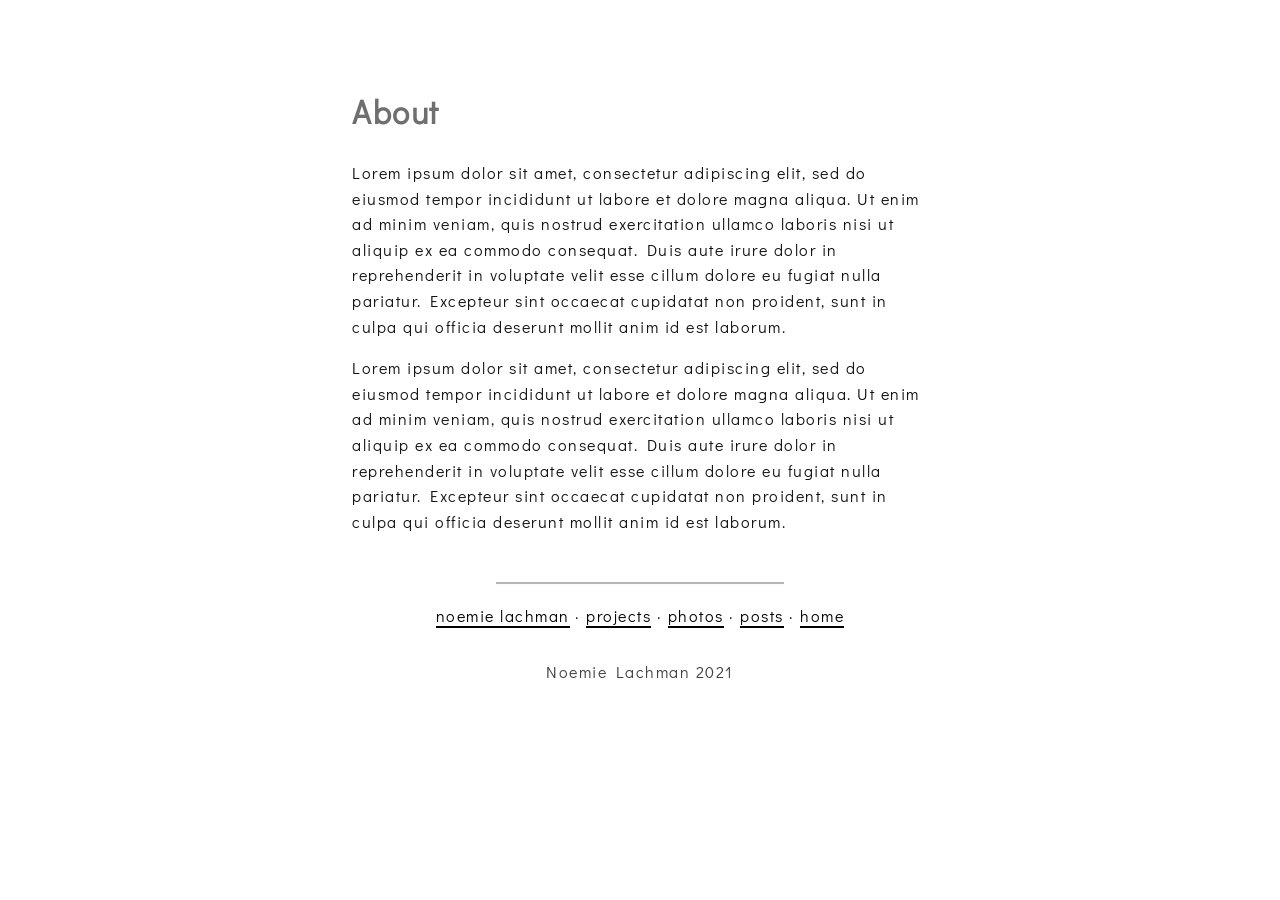
==== about/index.html @ c0338bf9 "gallery" ====
<!DOCTYPE html>
<html>

<head>
    
    <meta charset="utf-8">
<meta http-equiv="X-UA-Compatible" content="chrome=1">
<meta name="HandheldFriendly" content="True">
<meta name="MobileOptimized" content="320">
<meta name="viewport" content="width=device-width, initial-scale=1.0">
<meta name="referrer" content="no-referrer">

<title>
    About - My New Hugo Site
</title>









<link rel="stylesheet" href="/css/main.min.b02856b3976a1b34224d06cc0968f570117c0374adf7bfb0cd69a8390da67299.css" integrity="sha256-sChWs5dqGzQiTQbMCWj1cBF8A3St97&#43;wzWmoOQ2mcpk=" crossorigin="anonymous" media="screen">




  






<link rel="stylesheet" href="https://fonts.googleapis.com/css?family=Didact+Gothic">

<meta name="twitter:card" content="summary"/>
<meta name="twitter:title" content="About"/>
<meta name="twitter:description" content="Lorem ipsum dolor sit amet, consectetur adipiscing elit, sed do eiusmod tempor incididunt ut labore et dolore magna aliqua. Ut enim ad minim veniam, quis nostrud exercitation ullamco laboris nisi ut aliquip ex ea commodo consequat. Duis aute irure dolor in reprehenderit in voluptate velit esse cillum dolore eu fugiat nulla pariatur. Excepteur sint occaecat cupidatat non proident, sunt in culpa qui officia deserunt mollit anim id est laborum.
Lorem ipsum dolor sit amet, consectetur adipiscing elit, sed do eiusmod tempor incididunt ut labore et dolore magna aliqua."/>

<meta property="og:title" content="About" />
<meta property="og:description" content="Lorem ipsum dolor sit amet, consectetur adipiscing elit, sed do eiusmod tempor incididunt ut labore et dolore magna aliqua. Ut enim ad minim veniam, quis nostrud exercitation ullamco laboris nisi ut aliquip ex ea commodo consequat. Duis aute irure dolor in reprehenderit in voluptate velit esse cillum dolore eu fugiat nulla pariatur. Excepteur sint occaecat cupidatat non proident, sunt in culpa qui officia deserunt mollit anim id est laborum.
Lorem ipsum dolor sit amet, consectetur adipiscing elit, sed do eiusmod tempor incididunt ut labore et dolore magna aliqua." />
<meta property="og:type" content="article" />
<meta property="og:url" content="/about/" /><meta property="article:section" content="" />
<meta property="article:published_time" content="2021-03-12T20:31:40&#43;00:00" />
<meta property="article:modified_time" content="2021-03-12T20:31:40&#43;00:00" />



    

    
    
    
    <title>
        
        About
        
    </title>
</head>

<body>
    
    
    <header class="wrap flex-container">
        <h1>About</h1>
    </header>
    
    <main class="wrap">
        
        <article role="article" class="flex-container"><p>Lorem ipsum dolor sit amet, consectetur adipiscing elit, sed do eiusmod tempor incididunt ut labore et dolore magna aliqua. Ut enim ad minim veniam, quis nostrud exercitation ullamco laboris nisi ut aliquip ex ea commodo consequat. Duis aute irure dolor in reprehenderit in voluptate velit esse cillum dolore eu fugiat nulla pariatur. Excepteur sint occaecat cupidatat non proident, sunt in culpa qui officia deserunt mollit anim id est laborum.</p>
<p>Lorem ipsum dolor sit amet, consectetur adipiscing elit, sed do eiusmod tempor incididunt ut labore et dolore magna aliqua. Ut enim ad minim veniam, quis nostrud exercitation ullamco laboris nisi ut aliquip ex ea commodo consequat. Duis aute irure dolor in reprehenderit in voluptate velit esse cillum dolore eu fugiat nulla pariatur. Excepteur sint occaecat cupidatat non proident, sunt in culpa qui officia deserunt mollit anim id est laborum.</p>
</article>
        

        
        
        <nav role="navigation" class="flex-container bottom-menu">
            
<hr />
<p>


    

    
        
            <a href="/about">noemie lachman</a>
        
    
    
        
            &#183; 
            <a href="/projects">projects</a>
        
            &#183; 
            <a href="/photos">photos</a>
        
            &#183; 
            <a href="/posts">posts</a>
        
    
    
    
        &#183; 
        <a href="/">
            home
        </a>
    

</p>
        </nav>
        
        
    </main>
    
    <footer class="flex-container footer">Noemie Lachman 2021
</footer>
    
    
</body>

</html>
---- css/main.min.b02856b3976a1b34224d06cc0968f570117c0374adf7bfb0cd69a8390da67299.css ----
*{margin:0;padding:0;box-sizing:border-box}html{background-color:#fff;font-family:didact gothic,sans serif;font-size:16px}body{font-size:16px;font-family:didact gothic,sans serif;color:#111;line-height:2rem;letter-spacing:1.5px;text-shadow:none;display:flex;flex-direction:column;justify-content:space-between;align-items:center;opacity:1}header{padding:6em 1em 1em 0}@media screen and (max-width:736px){header{padding:3em 0}}h1,h2,h3{margin-bottom:.5em;font-family:didact gothic,sans-serif;opacity:.6}li{opacity:.8}li a{opacity:.9}ul{list-style-type:none}p{display:inline}a{color:#000;text-decoration:none;border-bottom:2px solid #000;transition:.5s ease}a:hover{color:#111;font-style:none}a:active{color:#000}hr{margin:1rem 0;background-color:initial;box-shadow:0 1px rgba(219,219,219,.3);width:50%;border-style:solid;border-width:1px;opacity:.3}nav{margin:1em auto}.wrap{margin:0 auto;width:45%;max-width:64em}@media screen and (max-width:736px){.wrap{width:90%}}.tag-container{display:flex;flex-direction:row;justify-content:flex-start;align-items:center}.tag{background-color:initial;position:relative;bottom:0}.flex-container{display:flex;flex-direction:column;justify-content:center;align-items:flex-start}.bottom-menu{display:flex;flex-direction:column;justify-content:center;align-items:center;text-align:center}.footer{width:100%;display:flex;justify-content:center;align-items:center;text-align:center;background-color:initial;position:relative;bottom:0;padding:1rem;font-family:didact gothic,sans serif;font-size:1rem;line-height:1em;opacity:.8}.footer a{border-bottom:none;display:contents}#splash{min-height:calc(100vh - 6em)}.big-link{font-family:didact gothic,sans serif;font-size:3rem;font-weight:300;margin-bottom:2rem;line-height:1.5em}#title{margin-top:3rem;font-family:didact gothic,sans serif;font-size:2rem;line-height:3rem;margin-bottom:2rem}article{width:100%;line-height:2em;letter-spacing:2px}article div{width:100%;height:100%;margin-bottom:1em}article h1,article h2,article h3{margin:1em 0;text-align:left}article .anchor-link>a{border-bottom:none;color:#111}article .anchor-link>a:hover>.pilcrow{display:inline}article span.pilcrow{display:none}article p{display:block;margin-bottom:1em;line-height:1.6;letter-spacing:1.5px}article .highlight{width:100%}article pre{line-height:2rem;border-radius:3px;padding:1rem;overflow-x:auto;background-color:#000004;width:100%;margin-bottom:1em}article pre>code{border:none}article code{font-size:.9rem;font-family:source code pro,monospace;padding:.1rem;border-radius:3px;border:1px solid #000}article img{width:100%;max-width:100%;display:block;margin:2rem auto;opacity:1}article blockquote{background-color:#000;color:#fff;padding:2rem;margin:2rem 1rem;border-radius:3px}article blockquote a{color:#fff}article blockquote ul{margin-top:1rem}article blockquote li{list-style:disc}article table{width:100%;border-collapse:collapse;margin:1rem 0;overflow-x:auto}article table th{font-size:.9rem}article table td,article table th{padding:2px 5px;text-align:center;border:1px solid #000}article li{line-height:2;padding-left:.4rem}article li:last-child{margin-bottom:1rem}article ul{list-style:disc outside;padding-left:2rem}article ol{list-style:decimal outside;padding-left:2rem}article .gist{max-width:100%}article .gist td,article .gist th{text-align:left;border:0}article .gist .gist-meta{background-color:initial;color:#111}article .gist .gist-meta a{color:#111}.tag{padding:.25em 0;margin-right:.5em;opacity:.6}.grid{margin:1em auto;display:grid;grid-gap:20px;grid-template-columns:repeat(auto-fit,minmax(400px,1fr));grid-auto-rows:400px}@media screen and (max-width:736px){.grid{grid-template-columns:repeat(auto-fit,minmax(100%,1fr))}}.grid.keep-aspect-ratio{grid-auto-rows:auto;place-items:start}.grid>div{background-color:initial;overflow:hidden}.grid>div>img{height:100%;width:100%;-o-object-fit:cover;object-fit:cover;opacity:1}.grid>div>a{border-bottom:none}.grid>div>a>img{height:100%;width:100%;-o-object-fit:cover;object-fit:cover;opacity:1}.video{position:fixed;z-index:-1}#overlay{position:fixed;height:100%;width:100%;top:0;left:0;background:rgba(0,0,0,.4);z-index:-1}@media(min-aspect-ratio:16/9){.video{width:100%;height:auto}}@media(max-aspect-ratio:16/9){.video{width:auto;height:100%}}.go-left{justify-content:flex-start;align-items:flex-start}.go-right{justify-content:flex-end;align-items:flex-end}.go-center{justify-content:center;align-items:center}
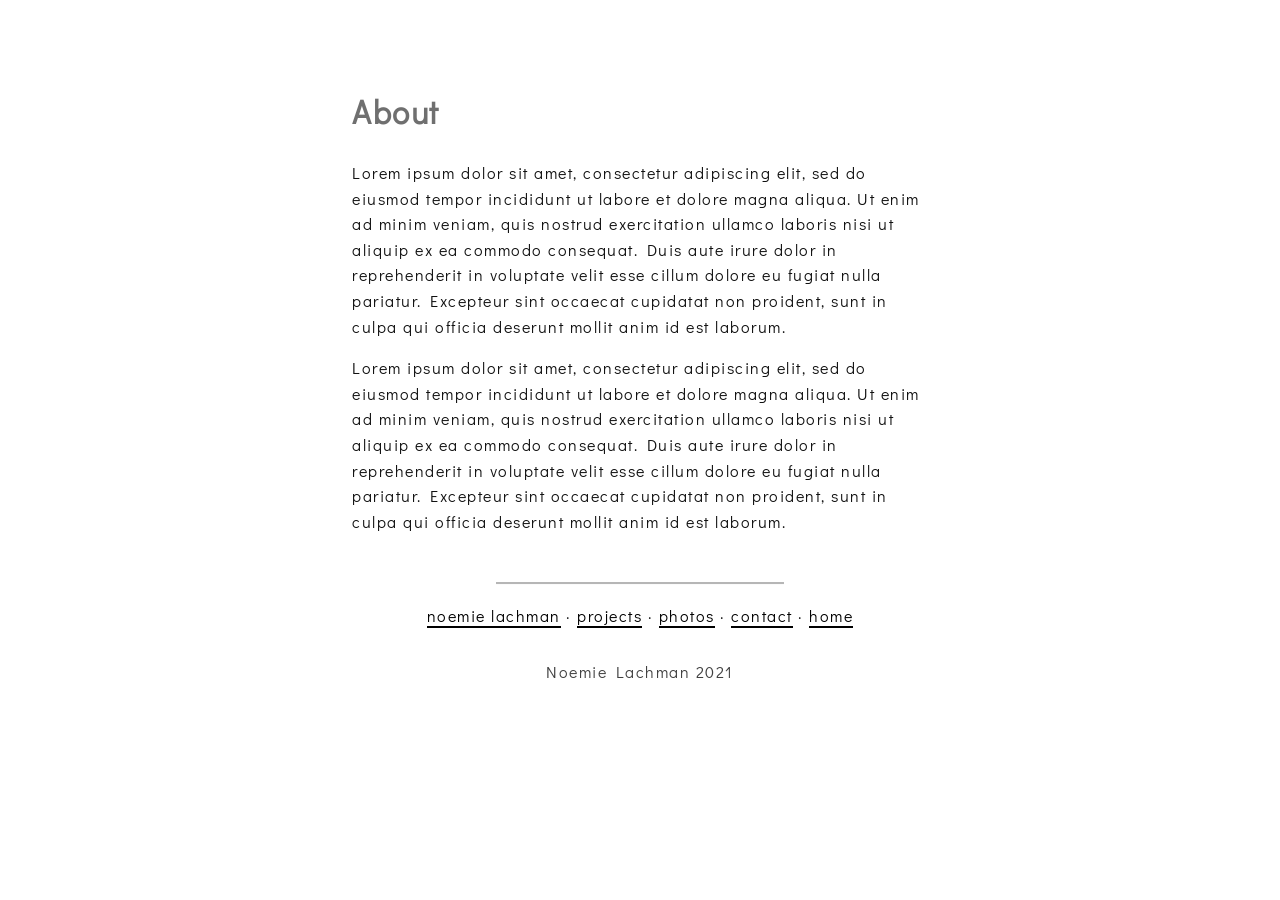
==== commit 82e8cda5: "gallery" ====
--- a/about/index.html
+++ b/about/index.html
@@ -95,13 +95,13 @@
     
         
             &#183; 
-            <a href="/projects">projects</a>
+            <a href="/posts">projects</a>
         
             &#183; 
             <a href="/photos">photos</a>
         
             &#183; 
-            <a href="/posts">posts</a>
+            <a href="/contact">contact</a>
         
     
     
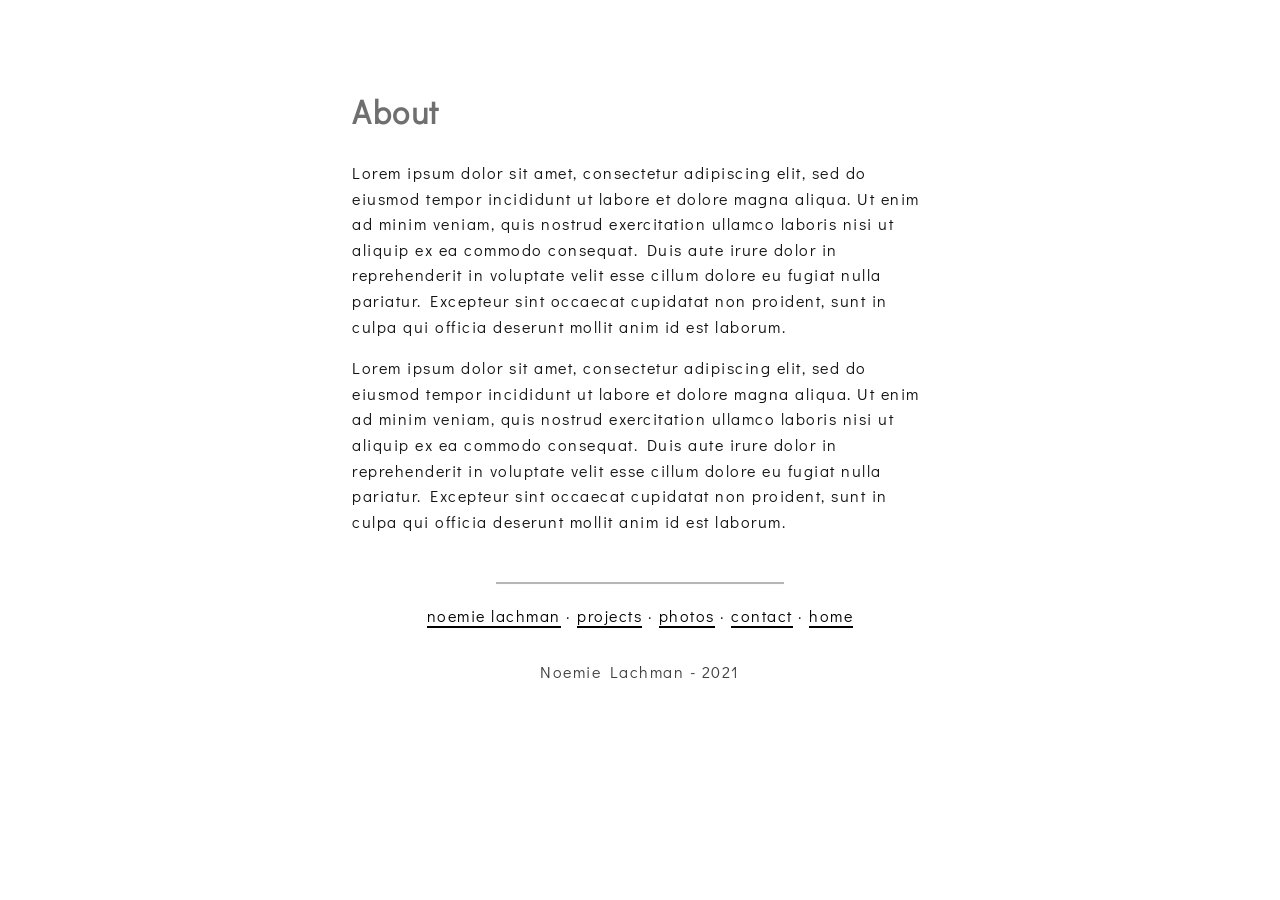
==== commit 419ecf03: "changed url" ====
--- a/about/index.html
+++ b/about/index.html
@@ -45,7 +45,7 @@
 <meta property="og:description" content="Lorem ipsum dolor sit amet, consectetur adipiscing elit, sed do eiusmod tempor incididunt ut labore et dolore magna aliqua. Ut enim ad minim veniam, quis nostrud exercitation ullamco laboris nisi ut aliquip ex ea commodo consequat. Duis aute irure dolor in reprehenderit in voluptate velit esse cillum dolore eu fugiat nulla pariatur. Excepteur sint occaecat cupidatat non proident, sunt in culpa qui officia deserunt mollit anim id est laborum.
 Lorem ipsum dolor sit amet, consectetur adipiscing elit, sed do eiusmod tempor incididunt ut labore et dolore magna aliqua." />
 <meta property="og:type" content="article" />
-<meta property="og:url" content="/about/" /><meta property="article:section" content="" />
+<meta property="og:url" content="https://noemielach.github.io/about/" /><meta property="article:section" content="" />
 <meta property="article:published_time" content="2021-03-12T20:31:40&#43;00:00" />
 <meta property="article:modified_time" content="2021-03-12T20:31:40&#43;00:00" />
 
@@ -95,7 +95,7 @@
     
         
             &#183; 
-            <a href="/posts">projects</a>
+            <a href="/projects">projects</a>
         
             &#183; 
             <a href="/photos">photos</a>
@@ -118,7 +118,7 @@
         
     </main>
     
-    <footer class="flex-container footer">Noemie Lachman 2021
+    <footer class="flex-container footer">Noemie Lachman - 2021
 </footer>
     
     
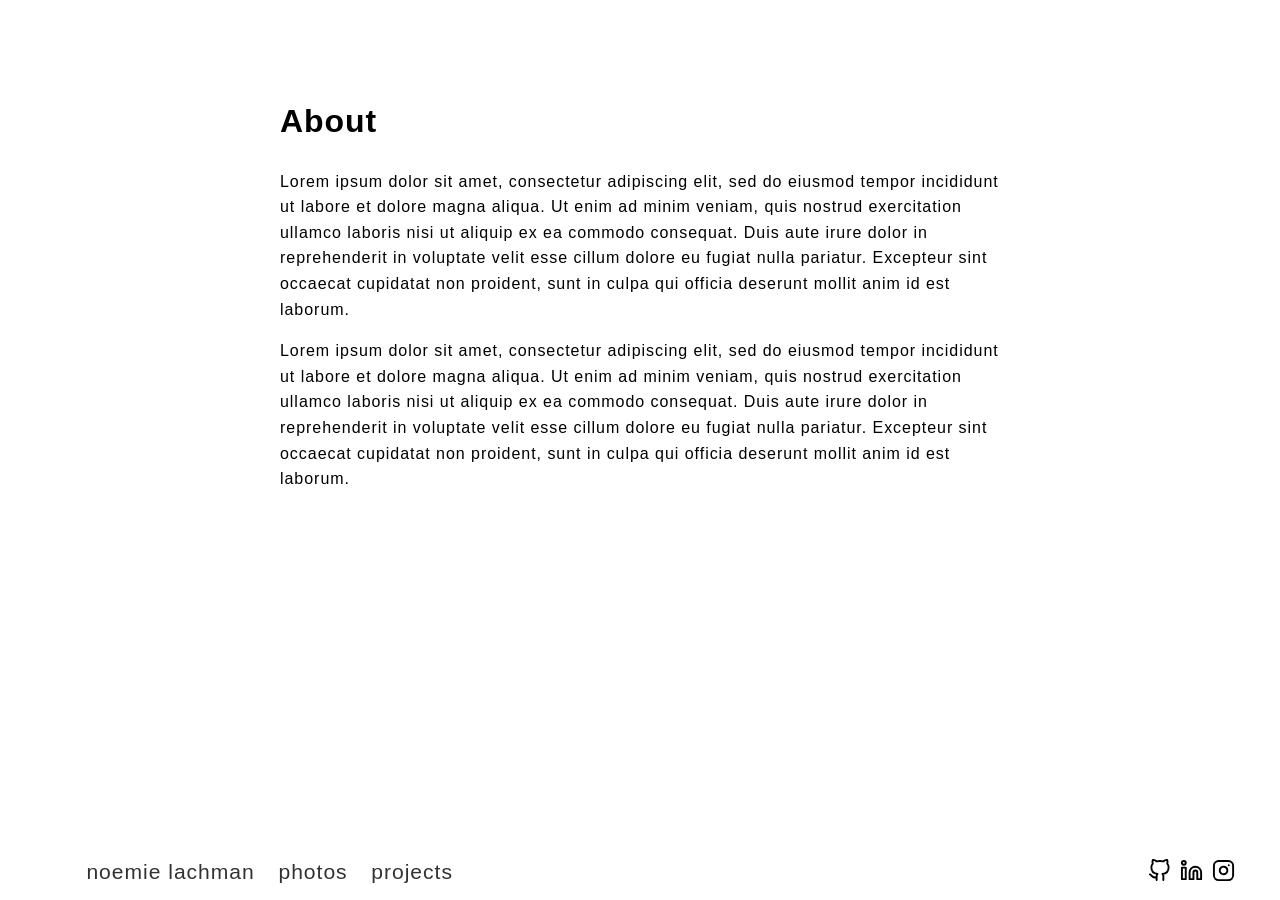
==== commit 19c63921: "changed theme" ====
--- a/about/index.html
+++ b/about/index.html
@@ -1,127 +1,85 @@
 <!DOCTYPE html>
-<html>
+<html lang="en-us">
 
 <head>
-    
-    <meta charset="utf-8">
-<meta http-equiv="X-UA-Compatible" content="chrome=1">
-<meta name="HandheldFriendly" content="True">
-<meta name="MobileOptimized" content="320">
-<meta name="viewport" content="width=device-width, initial-scale=1.0">
-<meta name="referrer" content="no-referrer">
-
-<title>
-    About - My New Hugo Site
-</title>
-
-
-
-
-
-
-
-
-
-<link rel="stylesheet" href="/css/main.min.b02856b3976a1b34224d06cc0968f570117c0374adf7bfb0cd69a8390da67299.css" integrity="sha256-sChWs5dqGzQiTQbMCWj1cBF8A3St97&#43;wzWmoOQ2mcpk=" crossorigin="anonymous" media="screen">
-
-
-
-
-  
-
-
-
-
-
-
-<link rel="stylesheet" href="https://fonts.googleapis.com/css?family=Didact+Gothic">
+	<meta charset="UTF-8">
+	<meta name="viewport" content="width=device-width, initial-scale=1.0">
+	<meta http-equiv="X-UA-Compatible" content="ie=edge">
+<meta itemprop="name" content="About">
+<meta itemprop="description" content="Lorem ipsum dolor sit amet, consectetur adipiscing elit, sed do eiusmod tempor incididunt ut labore et dolore magna aliqua. Ut enim ad minim veniam, quis nostrud exercitation ullamco laboris nisi ut aliquip ex ea commodo consequat. Duis aute irure dolor in reprehenderit in voluptate velit esse cillum dolore eu fugiat nulla pariatur. Excepteur sint occaecat cupidatat non proident, sunt in culpa qui officia deserunt mollit anim id est laborum.
+Lorem ipsum dolor sit amet, consectetur adipiscing elit, sed do eiusmod tempor incididunt ut labore et dolore magna aliqua."><meta itemprop="datePublished" content="2021-03-12T20:31:40&#43;00:00" />
+<meta itemprop="dateModified" content="2021-03-12T20:31:40&#43;00:00" />
+<meta itemprop="wordCount" content="138">
+<meta itemprop="keywords" content="" /><meta property="og:title" content="About" />
+<meta property="og:description" content="Lorem ipsum dolor sit amet, consectetur adipiscing elit, sed do eiusmod tempor incididunt ut labore et dolore magna aliqua. Ut enim ad minim veniam, quis nostrud exercitation ullamco laboris nisi ut aliquip ex ea commodo consequat. Duis aute irure dolor in reprehenderit in voluptate velit esse cillum dolore eu fugiat nulla pariatur. Excepteur sint occaecat cupidatat non proident, sunt in culpa qui officia deserunt mollit anim id est laborum.
+Lorem ipsum dolor sit amet, consectetur adipiscing elit, sed do eiusmod tempor incididunt ut labore et dolore magna aliqua." />
+<meta property="og:type" content="article" />
+<meta property="og:url" content="/about/" /><meta property="article:section" content="" />
+<meta property="article:published_time" content="2021-03-12T20:31:40&#43;00:00" />
+<meta property="article:modified_time" content="2021-03-12T20:31:40&#43;00:00" />
 
 <meta name="twitter:card" content="summary"/>
 <meta name="twitter:title" content="About"/>
 <meta name="twitter:description" content="Lorem ipsum dolor sit amet, consectetur adipiscing elit, sed do eiusmod tempor incididunt ut labore et dolore magna aliqua. Ut enim ad minim veniam, quis nostrud exercitation ullamco laboris nisi ut aliquip ex ea commodo consequat. Duis aute irure dolor in reprehenderit in voluptate velit esse cillum dolore eu fugiat nulla pariatur. Excepteur sint occaecat cupidatat non proident, sunt in culpa qui officia deserunt mollit anim id est laborum.
 Lorem ipsum dolor sit amet, consectetur adipiscing elit, sed do eiusmod tempor incididunt ut labore et dolore magna aliqua."/>
 
-<meta property="og:title" content="About" />
-<meta property="og:description" content="Lorem ipsum dolor sit amet, consectetur adipiscing elit, sed do eiusmod tempor incididunt ut labore et dolore magna aliqua. Ut enim ad minim veniam, quis nostrud exercitation ullamco laboris nisi ut aliquip ex ea commodo consequat. Duis aute irure dolor in reprehenderit in voluptate velit esse cillum dolore eu fugiat nulla pariatur. Excepteur sint occaecat cupidatat non proident, sunt in culpa qui officia deserunt mollit anim id est laborum.
-Lorem ipsum dolor sit amet, consectetur adipiscing elit, sed do eiusmod tempor incididunt ut labore et dolore magna aliqua." />
-<meta property="og:type" content="article" />
-<meta property="og:url" content="https://noemielach.github.io/about/" /><meta property="article:section" content="" />
-<meta property="article:published_time" content="2021-03-12T20:31:40&#43;00:00" />
-<meta property="article:modified_time" content="2021-03-12T20:31:40&#43;00:00" />
+	<link rel="apple-touch-icon" sizes="180x180" href="/apple-touch-icon.png">
+	<link rel="icon" type="image/png" sizes="32x32" href="/favicon-32x32.png">
+	<link rel="icon" type="image/png" sizes="16x16" href="/favicon-16x16.png">
+	<link rel="manifest" href="/site.webmanifest">
+	<link rel="mask-icon" href="/safari-pinned-tab.svg" color="">
+	<link rel="shortcut icon" href="/favicon.ico">
+
+	<title>About</title>
+	<link rel="stylesheet" href="/css/style.min.29c73c1633e1bc9db9467a76495b5730542180f0e689cd4fa669cf7eaa0886dd.css" integrity="sha256-Kcc8FjPhvJ25Rnp2SVtXMFQhgPDmic1PpmnPfqoIht0=" crossorigin="anonymous">
+	
+</head>
+
+<body id="page">
+	
+	<header id="site-header" class="animated slideInUp">
+		<div class="hdr-wrapper section-inner">
+			<div class="hdr-left">
+				<div class="site-branding">
+					<a href="/"></a>
+				</div>
+				<nav class="site-nav hide-in-mobile">
+					
+				<a href="/about/">noemie lachman</a>
+				<a href="/photos/">photos</a>
+				<a href="/projects/">projects</a>
+
+				</nav>
+			</div>
+			<div class="hdr-right hdr-icons">
+				<span class="hdr-social hide-in-mobile"><a href="https://github.com/noemielach" target="_blank" rel="noopener me" title="Github"><svg xmlns="http://www.w3.org/2000/svg" class="feather" width="24" height="24" viewBox="0 0 24 24" fill="none" stroke="currentColor" stroke-width="2" stroke-linecap="round" stroke-linejoin="round"><path d="M9 19c-5 1.5-5-2.5-7-3m14 6v-3.87a3.37 3.37 0 0 0-.94-2.61c3.14-.35 6.44-1.54 6.44-7A5.44 5.44 0 0 0 20 4.77 5.07 5.07 0 0 0 19.91 1S18.73.65 16 2.48a13.38 13.38 0 0 0-7 0C6.27.65 5.09 1 5.09 1A5.07 5.07 0 0 0 5 4.77a5.44 5.44 0 0 0-1.5 3.78c0 5.42 3.3 6.61 6.44 7A3.37 3.37 0 0 0 9 18.13V22"></path></svg></a><a href="https://www.linkedin.com/in/noemie-lachman-31035b119/" target="_blank" rel="noopener me" title="Linkedin"><svg xmlns="http://www.w3.org/2000/svg" class="feather" width="24" height="24" viewBox="0 0 24 24" fill="none" stroke="currentColor" stroke-width="2" stroke-linecap="round" stroke-linejoin="round"><path d="M16 8a6 6 0 0 1 6 6v7h-4v-7a2 2 0 0 0-2-2 2 2 0 0 0-2 2v7h-4v-7a6 6 0 0 1 6-6z"></path><rect x="2" y="9" width="4" height="12"></rect><circle cx="4" cy="4" r="2"></circle></svg></a><a href="https://instagram.com/noemielach" target="_blank" rel="noopener me" title="Instagram"><svg xmlns="http://www.w3.org/2000/svg" class="feather" width="24" height="24" viewBox="0 0 24 24" fill="none" stroke="currentColor" stroke-width="2" stroke-linecap="round" stroke-linejoin="round"><rect x="2" y="2" width="20" height="20" rx="5" ry="5"></rect><path d="M16 11.37A4 4 0 1 1 12.63 8 4 4 0 0 1 16 11.37z"></path><line x1="17.5" y1="6.5" x2="17.5" y2="6.5"></line></svg></a></span><button id="menu-btn" class="hdr-btn" title="Menu"><svg xmlns="http://www.w3.org/2000/svg" width="24" height="24" viewBox="0 0 24 24" fill="none" stroke="currentColor" stroke-width="2" stroke-linecap="round" stroke-linejoin="round" class="feather feather-menu"><line x1="3" y1="12" x2="21" y2="12"></line><line x1="3" y1="6" x2="21" y2="6"></line><line x1="3" y1="18" x2="21" y2="18"></line></svg></button>
+			</div>
+		</div>
+	</header>
+	<div id="mobile-menu" class="animated fast">
+		<ul>
+			<li><a href="/about/">noemie lachman</a></li>
+			<li><a href="/photos/">photos</a></li>
+			<li><a href="/projects/">projects</a></li>
+		</ul>
+	</div>
+
+
+	<main class="site-main section-inner thin animated fadeIn faster">
+		<h1>About</h1>
+		<div class="content">
+			<p>Lorem ipsum dolor sit amet, consectetur adipiscing elit, sed do eiusmod tempor incididunt ut labore et dolore magna aliqua. Ut enim ad minim veniam, quis nostrud exercitation ullamco laboris nisi ut aliquip ex ea commodo consequat. Duis aute irure dolor in reprehenderit in voluptate velit esse cillum dolore eu fugiat nulla pariatur. Excepteur sint occaecat cupidatat non proident, sunt in culpa qui officia deserunt mollit anim id est laborum.</p>
+<p>Lorem ipsum dolor sit amet, consectetur adipiscing elit, sed do eiusmod tempor incididunt ut labore et dolore magna aliqua. Ut enim ad minim veniam, quis nostrud exercitation ullamco laboris nisi ut aliquip ex ea commodo consequat. Duis aute irure dolor in reprehenderit in voluptate velit esse cillum dolore eu fugiat nulla pariatur. Excepteur sint occaecat cupidatat non proident, sunt in culpa qui officia deserunt mollit anim id est laborum.</p>
+
+		</div>
+	</main>
 
 
 
-    
 
-    
-    
-    
-    <title>
-        
-        About
-        
-    </title>
-</head>
+	<script src="/js/bundle.min.7d8545daa55d62427355498dd8da13f98ff79a7938ce7d2a5e2ae1ec0de3beb8.js" integrity="sha256-fYVF2qVdYkJzVUmN2NoT+Y/3mnk4zn0qXirh7A3jvrg=" crossorigin="anonymous"></script>
+	
 
-<body>
-    
-    
-    <header class="wrap flex-container">
-        <h1>About</h1>
-    </header>
-    
-    <main class="wrap">
-        
-        <article role="article" class="flex-container"><p>Lorem ipsum dolor sit amet, consectetur adipiscing elit, sed do eiusmod tempor incididunt ut labore et dolore magna aliqua. Ut enim ad minim veniam, quis nostrud exercitation ullamco laboris nisi ut aliquip ex ea commodo consequat. Duis aute irure dolor in reprehenderit in voluptate velit esse cillum dolore eu fugiat nulla pariatur. Excepteur sint occaecat cupidatat non proident, sunt in culpa qui officia deserunt mollit anim id est laborum.</p>
-<p>Lorem ipsum dolor sit amet, consectetur adipiscing elit, sed do eiusmod tempor incididunt ut labore et dolore magna aliqua. Ut enim ad minim veniam, quis nostrud exercitation ullamco laboris nisi ut aliquip ex ea commodo consequat. Duis aute irure dolor in reprehenderit in voluptate velit esse cillum dolore eu fugiat nulla pariatur. Excepteur sint occaecat cupidatat non proident, sunt in culpa qui officia deserunt mollit anim id est laborum.</p>
-</article>
-        
-
-        
-        
-        <nav role="navigation" class="flex-container bottom-menu">
-            
-<hr />
-<p>
-
-
-    
-
-    
-        
-            <a href="/about">noemie lachman</a>
-        
-    
-    
-        
-            &#183; 
-            <a href="/projects">projects</a>
-        
-            &#183; 
-            <a href="/photos">photos</a>
-        
-            &#183; 
-            <a href="/contact">contact</a>
-        
-    
-    
-    
-        &#183; 
-        <a href="/">
-            home
-        </a>
-    
-
-</p>
-        </nav>
-        
-        
-    </main>
-    
-    <footer class="flex-container footer">Noemie Lachman - 2021
-</footer>
-    
-    
 </body>
 
-</html>+</html>
--- a/css/style.min.29c73c1633e1bc9db9467a76495b5730542180f0e689cd4fa669cf7eaa0886dd.css
+++ b/css/style.min.29c73c1633e1bc9db9467a76495b5730542180f0e689cd4fa669cf7eaa0886dd.css
@@ -0,0 +1,5 @@
+@charset "UTF-8";/*!normalize.css v8.0.0 | MIT License | github.com/necolas/normalize.css*/html{line-height:1.15;-webkit-text-size-adjust:100%}body{margin:0}h1{font-size:2em;margin:.67em 0}hr{box-sizing:content-box;height:0;overflow:visible}pre{font-family:monospace,monospace;font-size:1em}a{background-color:initial}abbr[title]{border-bottom:none;text-decoration:underline;text-decoration:underline dotted}b,strong{font-weight:bolder}code,kbd,samp{font-family:monospace,monospace;font-size:1em}small{font-size:80%}sub,sup{font-size:75%;line-height:0;position:relative;vertical-align:baseline}sub{bottom:-.25em}sup{top:-.5em}img{border-style:none}button,input,optgroup,select,textarea{font-family:inherit;font-size:100%;line-height:1.15;margin:0}button,input{overflow:visible}button,select{text-transform:none}button,[type=button],[type=reset],[type=submit]{-webkit-appearance:button}button::-moz-focus-inner,[type=button]::-moz-focus-inner,[type=reset]::-moz-focus-inner,[type=submit]::-moz-focus-inner{border-style:none;padding:0}button:-moz-focusring,[type=button]:-moz-focusring,[type=reset]:-moz-focusring,[type=submit]:-moz-focusring{outline:1px dotted ButtonText}fieldset{padding:.35em .75em .625em}legend{box-sizing:border-box;color:inherit;display:table;max-width:100%;padding:0;white-space:normal}progress{vertical-align:baseline}textarea{overflow:auto}[type=checkbox],[type=radio]{box-sizing:border-box;padding:0}[type=number]::-webkit-inner-spin-button,[type=number]::-webkit-outer-spin-button{height:auto}[type=search]{-webkit-appearance:textfield;outline-offset:-2px}[type=search]::-webkit-search-decoration{-webkit-appearance:none}::-webkit-file-upload-button{-webkit-appearance:button;font:inherit}details{display:block}summary{display:list-item}template{display:none}[hidden]{display:none}.chroma{color:#eee;background-color:#fff}.chroma .err{color:#960050;background-color:#1e0010}.chroma .lntd{vertical-align:top;padding:0;margin:0;border:0}.chroma .lntable{border-spacing:0;padding:0;margin:0;border:0;width:auto;overflow:auto;display:block}.chroma .hl{display:block;width:100%;background-color:#ffc}.chroma .lnt{margin-right:.4em;padding:0 .4em}.chroma .ln{margin-right:.4em;padding:0 .4em}.chroma .k{color:#66d9ef}.chroma .kc{color:#66d9ef}.chroma .kd{color:#66d9ef}.chroma .kn{color:#f92672}.chroma .kp{color:#66d9ef}.chroma .kr{color:#66d9ef}.chroma .kt{color:#66d9ef}.chroma .na{color:#a6e22e}.chroma .nc{color:#a6e22e}.chroma .no{color:#66d9ef}.chroma .nd{color:#a6e22e}.chroma .ne{color:#a6e22e}.chroma .nf{color:#a6e22e}.chroma .nx{color:#a6e22e}.chroma .nt{color:#f92672}.chroma .l{color:#ae81ff}.chroma .ld{color:#e6db74}.chroma .s{color:#e6db74}.chroma .sa{color:#e6db74}.chroma .sb{color:#e6db74}.chroma .sc{color:#e6db74}.chroma .dl{color:#e6db74}.chroma .sd{color:#e6db74}.chroma .s2{color:#e6db74}.chroma .se{color:#ae81ff}.chroma .sh{color:#e6db74}.chroma .si{color:#e6db74}.chroma .sx{color:#e6db74}.chroma .sr{color:#e6db74}.chroma .s1{color:#e6db74}.chroma .ss{color:#e6db74}.chroma .m{color:#ae81ff}.chroma .mb{color:#ae81ff}.chroma .mf{color:#ae81ff}.chroma .mh{color:#ae81ff}.chroma .mi{color:#ae81ff}.chroma .il{color:#ae81ff}.chroma .mo{color:#ae81ff}.chroma .o{color:#f92672}.chroma .ow{color:#f92672}.chroma .c{color:#75715e}.chroma .ch{color:#75715e}.chroma .cm{color:#75715e}.chroma .c1{color:#75715e}.chroma .cs{color:#75715e}.chroma .cp{color:#75715e}.chroma .cpf{color:#75715e}.chroma .gd{color:#f92672}.chroma .ge{font-style:italic}.chroma .gi{color:#a6e22e}.chroma .gs{font-weight:700}.chroma .gu{color:#75715e}/*!* animate.css - https://animate.style/
+* Version - 4.1.0
+* Licensed under the MIT license - http://opensource.org/licenses/MIT
+*
+* Copyright (c) 2020 Animate.css*/:root{--animate-duration:1s;--animate-delay:1s;--animate-repeat:1}.animated{animation-duration:1s;animation-duration:var(--animate-duration);animation-fill-mode:both}.animated.infinite{animation-iteration-count:infinite}.animated.repeat-1{animation-iteration-count:1;animation-iteration-count:var(--animate-repeat)}.animated.repeat-2{animation-iteration-count:2;animation-iteration-count:calc(var(--animate-repeat)*2)}.animated.repeat-3{animation-iteration-count:3;animation-iteration-count:calc(var(--animate-repeat)*3)}.animated.delay-1s{animation-delay:1s;animation-delay:var(--animate-delay)}.animated.delay-2s{animation-delay:2s;animation-delay:calc(var(--animate-delay)*2)}.animated.delay-3s{animation-delay:3s;animation-delay:calc(var(--animate-delay)*3)}.animated.delay-4s{animation-delay:4s;animation-delay:calc(var(--animate-delay)*4)}.animated.delay-5s{animation-delay:5s;animation-delay:calc(var(--animate-delay)*5)}.animated.faster{animation-duration:.5s;animation-duration:calc(var(--animate-duration)/2)}.animated.fast{animation-duration:.8s;animation-duration:calc(var(--animate-duration)*.8)}.animated.slow{animation-duration:2s;animation-duration:calc(var(--animate-duration)*2)}.animated.slower{animation-duration:3s;animation-duration:calc(var(--animate-duration)*3)}@media(prefers-reduced-motion:reduce),print{.animated{animation-duration:1ms!important;transition-duration:1ms!important;animation-iteration-count:1!important}.animated[class*=Out]{opacity:0}}@keyframes bounce{0%,20%,53%,to{animation-timing-function:cubic-bezier(.215,.61,.355,1);transform:translateZ(0)}40%,43%{animation-timing-function:cubic-bezier(.755,.05,.855,.06);transform:translate3d(0,-30px,0)scaleY(1.1)}70%{animation-timing-function:cubic-bezier(.755,.05,.855,.06);transform:translate3d(0,-15px,0)scaleY(1.05)}80%{transition-timing-function:cubic-bezier(.215,.61,.355,1);transform:translateZ(0)scaleY(.95)}90%{transform:translate3d(0,-4px,0)scaleY(1.02)}}.bounce{animation-name:bounce;transform-origin:center bottom}@keyframes bounceInRight{0%,60%,75%,90%,to{animation-timing-function:cubic-bezier(.215,.61,.355,1)}0%{opacity:0;transform:translate3d(3000px,0,0)scaleX(3)}60%{opacity:1;transform:translate3d(-25px,0,0)scaleX(1)}75%{transform:translate3d(10px,0,0)scaleX(.98)}90%{transform:translate3d(-5px,0,0)scaleX(.995)}to{transform:translateZ(0)}}.bounceInRight{animation-name:bounceInRight}@keyframes bounceOutRight{20%{opacity:1;transform:translate3d(-20px,0,0)scaleX(.9)}to{opacity:0;transform:translate3d(2000px,0,0)scaleX(2)}}.bounceOutRight{animation-name:bounceOutRight}@keyframes fadeIn{0%{opacity:0}to{opacity:1}}.fadeIn{animation-name:fadeIn}@keyframes slideInUp{0%{transform:translate3d(0,100%,0);visibility:visible}to{transform:translateZ(0)}}.slideInUp{animation-name:slideInUp}@keyframes slideOutDown{0%{transform:translateZ(0)}to{visibility:hidden;transform:translate3d(0,100%,0)}}.slideOutDown{animation-name:slideOutDown}::-webkit-scrollbar{width:8px;height:8px;background:#fff}::-webkit-scrollbar-thumb{background:#888}::-webkit-scrollbar-thumb:hover{background:#000}html{background:#fff;line-height:1.6;letter-spacing:.06em;scroll-behavior:smooth}body,button,input,select,textarea{color:#000;font-family:trebuchet ms,Verdana,verdana ref,segoe ui,Candara,lucida grande,lucida sans unicode,lucida sans,Tahoma,sans-serif}pre,code,pre tt{font-family:Consolas,andale mono wt,andale mono,Menlo,Monaco,lucida console,lucida sans typewriter,dejavu sans mono,bitstream vera sans mono,liberation mono,nimbus mono l,courier new,Courier,yahei consolas hybrid,monospace,segoe ui emoji,pingfang sc,microsoft yahei}pre{padding:.7em 1.1em;overflow:auto;font-size:.9em;line-height:1.5;letter-spacing:normal;white-space:pre;color:#eee;background:#fff;border-radius:4px}pre code{padding:0;margin:0;background:#fff}code{color:#eee;background:#fff;border-radius:3px;padding:0 3px;margin:0 4px;word-wrap:break-word;letter-spacing:normal}blockquote{border-left:.25em solid;margin:1em;padding:0 1em;font-style:italic}blockquote cite{font-weight:700;font-style:normal}blockquote cite::before{content:"—— "}a{color:#000;text-decoration:none;border:none;transition-property:color;transition-duration:.1s;transition-timing-function:ease-out}a:hover{color:#aaa}hr{opacity:.2;border-width:0 0 5px;border-style:dashed;background:0 0;width:50%;margin:1.8em auto}table{border-collapse:collapse;border-spacing:0;empty-cells:show;width:100%;max-width:100%}table th,table td{padding:1.5%;border:1px solid}table th{font-weight:700;vertical-align:bottom}.section-inner{margin:0 auto;max-width:1200px;width:93%}.thin{max-width:720px;margin:auto}.feather{display:inline-block;vertical-align:-.125em;width:1em;height:1em}.sub-menu{font-size:.7em}.desktop-only,.desktop-only-ib{display:none}.highlight{position:relative}.highlight pre{padding-right:75px}.highlight-copy-btn{position:absolute;bottom:7px;right:7px;border:0;border-radius:4px;padding:1px;font-size:.7em;line-height:1.8;color:#aaa;background-color:#777;opacity:.6;min-width:55px;text-align:center}.highlight-copy-btn:hover{background-color:#666}.screen-reader-text{border:0;clip:rect(1px,1px,1px,1px);clip-path:inset(50%);height:1px;margin:-1px;overflow:hidden;padding:0;position:absolute!important;width:1px;word-wrap:normal!important}.screen-reader-text:focus{background-color:#f1f1f1;border-radius:3px;clip:auto!important;clip-path:none;color:#21759b;display:block;font-size:14px;font-size:.875rem;font-weight:700;height:auto;left:5px;line-height:normal;padding:15px 23px 14px;text-decoration:none;top:5px;width:auto;z-index:100000}#site-header{position:fixed;z-index:1;bottom:0;width:100%;box-sizing:border-box;background-color:#fff;animation-duration:.3s}.hdr-wrapper{display:flex;justify-content:space-between;align-items:center;padding:.5em 0;font-size:1.2rem}.hdr-wrapper .site-branding{display:inline-block;margin-right:.8em;font-size:1.2em}.hdr-wrapper .site-nav{display:inline-block;font-size:1.1em;opacity:.8}.hdr-wrapper .site-nav .has-children{padding-right:.5em;border-right:2px solid #fff}.hdr-wrapper .site-nav .sub-menu>a{margin-left:.3em}.hdr-wrapper .site-nav a{margin-left:.8em}.hdr-icons{font-size:1.2em}.hdr-social{display:inline-block;margin-left:.6em}.hdr-social>a{margin-left:.4em}.hdr-btn{border:none;background:0 0;padding:0;margin-left:.4em;cursor:pointer}#menu-btn{display:none;margin-left:.6em;cursor:pointer}#mobile-menu{position:fixed;bottom:4.8em;right:1.5em;display:none;padding:.6em 1.8em;z-index:1;box-sizing:border-box;background-color:#fff}#mobile-menu ul{list-style:none;margin:0;padding:0;line-height:2;font-size:1.2em}#site-footer{text-align:center;font-size:.9em;margin-bottom:96px;margin-top:64px}#site-footer p{margin:0}#spotlight{display:flex;min-height:100vh;flex-direction:column;align-items:center;justify-content:center;max-width:93%;margin:auto;font-size:1.5rem}#spotlight.error-404{flex-direction:row;line-height:normal}p.img-404{margin:0}p.img-404 svg{width:180px;max-width:100%;height:auto}.banner-404{margin-left:2em}.banner-404 h1{font-size:3em;margin:.5rem 0}.banner-404 p{margin-top:0}.banner-404 .btn-404{font-size:.8em}.banner-404 .btn-404 a{display:inline-block;border:2px solid #000;border-radius:5px;padding:5px;transition-property:color,border-color}.banner-404 .btn-404 a:first-child{margin-right:1em}.banner-404 .btn-404 a:hover{border-color:#000}.banner-404 .btn-404 a svg{margin-right:.5em}#home-center{display:flex;flex-grow:1;flex-direction:column;justify-content:center}#home-title{margin:0;text-align:left}#home-subtitle{margin-top:0;margin-bottom:1.5em;text-align:left;line-height:normal;font-size:.7em;font-style:italic;opacity:.9}#home-social{font-size:1.4em;text-align:center;opacity:.8}#home-social a{margin:0 .2em}#home-nav{opacity:.8}#home-nav a{font-weight:700;display:block;text-align:left;margin-top:.5em;color:#000!important;font-size:50px;text-decoration:underline}#home-nav a:hover{cursor:pointer}#home-footer{text-align:center;font-size:.6em;line-height:normal;opacity:.6}#home-footer p{margin-top:0}.posts-group{display:flex;margin-bottom:1.9em;line-height:normal}.posts-group .post-year{padding-top:6px;margin-right:1.8em;font-size:1.6em;opacity:.6}.posts-group .post-year:hover{text-decoration:underline;cursor:pointer}.posts-group .posts-list{flex-grow:1;margin:0;padding:0;list-style:none}.posts-group .post-item{border-bottom:1px #fff dashed}.posts-group .post-item a{display:flex;justify-content:space-between;align-items:baseline;padding:12px 0}.posts-group .post-day{flex-shrink:0;margin-left:1em;opacity:.6}.bg-img{width:100vw;height:100vh;opacity:.03;z-index:-1;position:fixed;top:0;background-attachment:fixed;background-repeat:no-repeat;background-size:cover;background-position:50%;transition:opacity}.show-bg-img{z-index:100;opacity:1;cursor:pointer}.post-header{margin-top:1.2em;line-height:normal}.post-header .post-meta{font-size:.9em;letter-spacing:normal;opacity:.6}.post-header h1{margin-top:.1em}hr.post-end{width:50%;margin-top:1.6em;margin-bottom:.8em;margin-left:0;border-style:solid;border-bottom-width:4px}.content a{word-wrap:break-word;border:none;transition-duration:.1s}.content figure{max-width:100%;height:auto;margin:0;text-align:center}.content figure p{font-size:.8em;font-style:italic;opacity:.6}.content figure.left{float:left;margin-right:1.5em;max-width:50%}.content figure.right{float:right;margin-left:1.5em;max-width:50%}.content figure.big{max-width:100vw}.content img{display:block;max-width:100%;height:auto;margin:auto;border-radius:4px}.content ul,.content ol{padding:0;margin-left:1.8em}.content a.anchor{float:left;margin-left:-20px;padding-right:6px;box-shadow:none;opacity:.8}.content a.anchor:hover{background:0 0;color:purple;opacity:1}.content a.anchor svg{display:inline-block;width:14px;height:14px;vertical-align:baseline;visibility:hidden}.content a.anchor:focus svg{visibility:visible}.content h1:hover a.anchor svg,.content h2:hover a.anchor svg,.content h3:hover a.anchor svg,.content h4:hover a.anchor svg,.content h5:hover a.anchor svg,.content h6:hover a.anchor svg{visibility:visible}.footnotes{font-size:.85em}.footnotes a{box-shadow:none;text-decoration:underline;transition-property:color}.footnotes a:hover{background:0 0}.footnotes a.footnote-backref{text-decoration:none}.footnotes ol{line-height:1.8}a.footnote-ref{box-shadow:none;text-decoration:none;padding:2px;border-radius:2px;background-color:#fff}a.footnote-ref:hover{box-shadow:none;background-color:purple;transition-property:background-color}.post-info{font-size:.8rem;line-height:normal;opacity:.6}.post-info p{margin:.8em 0}.post-info a:hover{border-bottom:1px solid purple}.post-info svg{margin-right:.8em}.post-info .tag{margin-right:.5em}.post-info .tag::before{content:"#"}#toc{position:fixed;left:50%;top:0;display:none}.toc-title{margin-left:1em;margin-bottom:.5em;font-size:.8em;font-weight:700}#TableOfContents{font-size:.8em;opacity:.6}#TableOfContents ul{padding-left:1em;margin:0}#TableOfContents>ul{list-style-type:none}#TableOfContents>ul ul ul{font-size:.9em}#TableOfContents a:hover{border-bottom:purple 1px solid}.post-nav{display:flex;justify-content:space-between;margin-top:1.5em;margin-bottom:2.5em;font-size:1.2em}.post-nav a{flex-basis:50%;flex-grow:1}.post-nav .next-post{text-align:left;padding-right:5px}.post-nav .prev-post{text-align:right;padding-left:5px}.post-nav .post-nav-label{font-size:.8em;opacity:.8;text-transform:uppercase}.related-posts{padding:.8em;margin-top:1.5em;font-size:.8rem;border:3px dashed rgba(255,255,255,.2);border-radius:5px}.related-posts h2{margin:0;line-height:normal}.related-posts ul{margin-top:.5em;margin-bottom:0}@media(min-width:800px){.site-main{margin-top:3em}hr.post-end{width:40%}}@media(min-width:960px){.site-main{margin-top:6em}}@media(min-width:1300px){.site-main{margin-top:8em}.desktop-only,#toc.show-toc{display:block}.desktop-only-ib{display:inline-block}figure.left{margin-left:-240px}figure.left p{text-align:left}figure.right{margin-right:-240px}figure.right p{text-align:right}figure.big{width:1200px;margin-left:-240px}hr.post-end{width:30%}#toc{top:13em;margin-left:370px;max-width:220px}}@media(min-width:1800px){.site-main{margin-top:10em}.section-inner{max-width:1600px}.thin{max-width:960px}figure.left{max-width:75%;margin-left:-320px}figure.right{max-width:75%;margin-right:-320px}figure.big{width:1600px;margin-left:-320px}hr.post-end{width:30%}#toc{top:15em;margin-left:490px;max-width:300px}}@media(max-width:760px){.hide-in-mobile,.site-nav.hide-in-mobile{display:none}#menu-btn{display:inline-block}.posts-group{display:block}.posts-group .post-year{margin:-6px 0 4px}#spotlight.error-404{flex-direction:column;text-align:center}#spotlight.error-404 .banner-404{margin:0}}@media(max-width:520px){.content figure.left,.content figure.right{float:unset;max-width:100%;margin:0}hr.post-end{width:60%}#mobile-menu{right:1.2em}}
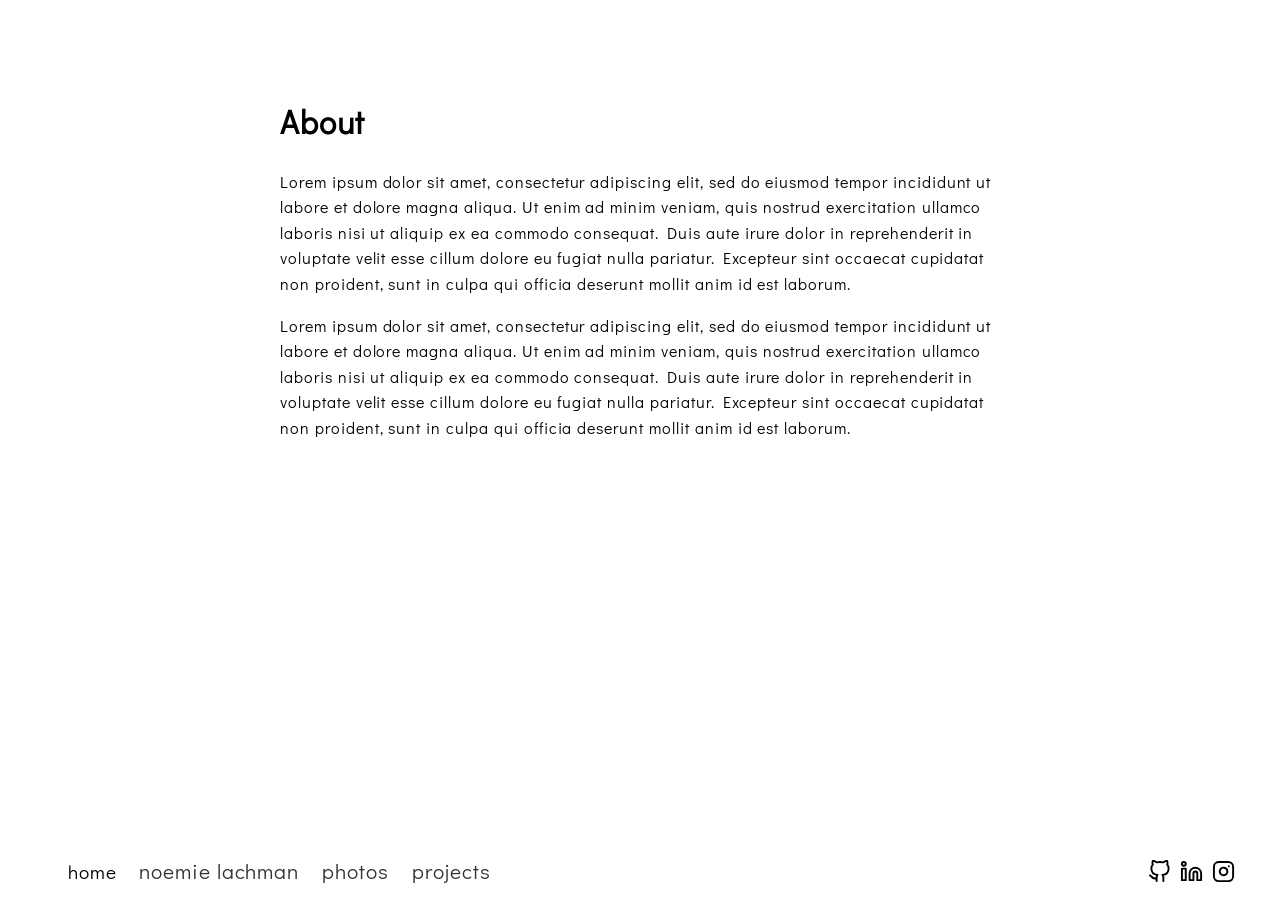
==== commit 69178cbb: "link to home page" ====
--- a/about/index.html
+++ b/about/index.html
@@ -31,8 +31,21 @@
 	<link rel="shortcut icon" href="/favicon.ico">
 
 	<title>About</title>
-	<link rel="stylesheet" href="/css/style.min.29c73c1633e1bc9db9467a76495b5730542180f0e689cd4fa669cf7eaa0886dd.css" integrity="sha256-Kcc8FjPhvJ25Rnp2SVtXMFQhgPDmic1PpmnPfqoIht0=" crossorigin="anonymous">
+	<link rel="stylesheet" href="/css/style.min.03078b01bf6d91a5902232f281b65304de1fa9ef5adf7d3e9c5ba7675fb6108a.css" integrity="sha256-AweLAb9tkaWQIjLygbZTBN4fqe9a330+nFunZ1+2EIo=" crossorigin="anonymous">
 	
+    
+  <link rel="stylesheet" href='https://fonts.googleapis.com/css?family=Didact+Gothic|Didact+Gothic+Mono' />
+  <style> html {font-family: 'Didact Gothic', sans-serif; } </style>
+  <style> body {font-family: 'Didact Gothic', sans-serif; } </style>
+  <style> h1 {font-family: 'Didact Gothic', sans-serif; } </style>
+  <style> h2 {font-family: 'Didact Gothic', sans-serif; } </style>
+  <style> h3 {font-family: 'Didact Gothic', sans-serif; } </style>
+  <style> h4 {font-family: 'Didact Gothic', sans-serif; } </style>
+  <style> h5 {font-family: 'Didact Gothic', sans-serif; } </style>
+  <style> h6 {font-family: 'Didact Gothic', sans-serif; } </style>
+  <style> pre {font-family: 'Didact Gothic Mono', monospace; } </style>
+  <style> code {font-family: 'Didact Gothic Mono', monospace; } </style>   
+
 </head>
 
 <body id="page">
@@ -43,6 +56,7 @@
 				<div class="site-branding">
 					<a href="/"></a>
 				</div>
+        <a href="/">home</a>
 				<nav class="site-nav hide-in-mobile">
 					
 				<a href="/about/">noemie lachman</a>
--- a/css/style.min.03078b01bf6d91a5902232f281b65304de1fa9ef5adf7d3e9c5ba7675fb6108a.css
+++ b/css/style.min.03078b01bf6d91a5902232f281b65304de1fa9ef5adf7d3e9c5ba7675fb6108a.css
@@ -0,0 +1,5 @@
+@charset "UTF-8";/*!normalize.css v8.0.0 | MIT License | github.com/necolas/normalize.css*/html{line-height:1.15;-webkit-text-size-adjust:100%}body{margin:0}h1{font-size:2em;margin:.67em 0}hr{box-sizing:content-box;height:0;overflow:visible}pre{font-family:monospace,monospace;font-size:1em}a{background-color:initial}abbr[title]{border-bottom:none;text-decoration:underline;text-decoration:underline dotted}b,strong{font-weight:bolder}code,kbd,samp{font-family:monospace,monospace;font-size:1em}small{font-size:80%}sub,sup{font-size:75%;line-height:0;position:relative;vertical-align:baseline}sub{bottom:-.25em}sup{top:-.5em}img{border-style:none}button,input,optgroup,select,textarea{font-family:inherit;font-size:100%;line-height:1.15;margin:0}button,input{overflow:visible}button,select{text-transform:none}button,[type=button],[type=reset],[type=submit]{-webkit-appearance:button}button::-moz-focus-inner,[type=button]::-moz-focus-inner,[type=reset]::-moz-focus-inner,[type=submit]::-moz-focus-inner{border-style:none;padding:0}button:-moz-focusring,[type=button]:-moz-focusring,[type=reset]:-moz-focusring,[type=submit]:-moz-focusring{outline:1px dotted ButtonText}fieldset{padding:.35em .75em .625em}legend{box-sizing:border-box;color:inherit;display:table;max-width:100%;padding:0;white-space:normal}progress{vertical-align:baseline}textarea{overflow:auto}[type=checkbox],[type=radio]{box-sizing:border-box;padding:0}[type=number]::-webkit-inner-spin-button,[type=number]::-webkit-outer-spin-button{height:auto}[type=search]{-webkit-appearance:textfield;outline-offset:-2px}[type=search]::-webkit-search-decoration{-webkit-appearance:none}::-webkit-file-upload-button{-webkit-appearance:button;font:inherit}details{display:block}summary{display:list-item}template{display:none}[hidden]{display:none}.chroma{color:#eee;background-color:#fff}.chroma .err{color:#960050;background-color:#1e0010}.chroma .lntd{vertical-align:top;padding:0;margin:0;border:0}.chroma .lntable{border-spacing:0;padding:0;margin:0;border:0;width:auto;overflow:auto;display:block}.chroma .hl{display:block;width:100%;background-color:#ffc}.chroma .lnt{margin-right:.4em;padding:0 .4em}.chroma .ln{margin-right:.4em;padding:0 .4em}.chroma .k{color:#66d9ef}.chroma .kc{color:#66d9ef}.chroma .kd{color:#66d9ef}.chroma .kn{color:#f92672}.chroma .kp{color:#66d9ef}.chroma .kr{color:#66d9ef}.chroma .kt{color:#66d9ef}.chroma .na{color:#a6e22e}.chroma .nc{color:#a6e22e}.chroma .no{color:#66d9ef}.chroma .nd{color:#a6e22e}.chroma .ne{color:#a6e22e}.chroma .nf{color:#a6e22e}.chroma .nx{color:#a6e22e}.chroma .nt{color:#f92672}.chroma .l{color:#ae81ff}.chroma .ld{color:#e6db74}.chroma .s{color:#e6db74}.chroma .sa{color:#e6db74}.chroma .sb{color:#e6db74}.chroma .sc{color:#e6db74}.chroma .dl{color:#e6db74}.chroma .sd{color:#e6db74}.chroma .s2{color:#e6db74}.chroma .se{color:#ae81ff}.chroma .sh{color:#e6db74}.chroma .si{color:#e6db74}.chroma .sx{color:#e6db74}.chroma .sr{color:#e6db74}.chroma .s1{color:#e6db74}.chroma .ss{color:#e6db74}.chroma .m{color:#ae81ff}.chroma .mb{color:#ae81ff}.chroma .mf{color:#ae81ff}.chroma .mh{color:#ae81ff}.chroma .mi{color:#ae81ff}.chroma .il{color:#ae81ff}.chroma .mo{color:#ae81ff}.chroma .o{color:#f92672}.chroma .ow{color:#f92672}.chroma .c{color:#75715e}.chroma .ch{color:#75715e}.chroma .cm{color:#75715e}.chroma .c1{color:#75715e}.chroma .cs{color:#75715e}.chroma .cp{color:#75715e}.chroma .cpf{color:#75715e}.chroma .gd{color:#f92672}.chroma .ge{font-style:italic}.chroma .gi{color:#a6e22e}.chroma .gs{font-weight:700}.chroma .gu{color:#75715e}/*!* animate.css - https://animate.style/
+* Version - 4.1.0
+* Licensed under the MIT license - http://opensource.org/licenses/MIT
+*
+* Copyright (c) 2020 Animate.css*/:root{--animate-duration:1s;--animate-delay:1s;--animate-repeat:1}.animated{animation-duration:1s;animation-duration:var(--animate-duration);animation-fill-mode:both}.animated.infinite{animation-iteration-count:infinite}.animated.repeat-1{animation-iteration-count:1;animation-iteration-count:var(--animate-repeat)}.animated.repeat-2{animation-iteration-count:2;animation-iteration-count:calc(var(--animate-repeat)*2)}.animated.repeat-3{animation-iteration-count:3;animation-iteration-count:calc(var(--animate-repeat)*3)}.animated.delay-1s{animation-delay:1s;animation-delay:var(--animate-delay)}.animated.delay-2s{animation-delay:2s;animation-delay:calc(var(--animate-delay)*2)}.animated.delay-3s{animation-delay:3s;animation-delay:calc(var(--animate-delay)*3)}.animated.delay-4s{animation-delay:4s;animation-delay:calc(var(--animate-delay)*4)}.animated.delay-5s{animation-delay:5s;animation-delay:calc(var(--animate-delay)*5)}.animated.faster{animation-duration:.5s;animation-duration:calc(var(--animate-duration)/2)}.animated.fast{animation-duration:.8s;animation-duration:calc(var(--animate-duration)*.8)}.animated.slow{animation-duration:2s;animation-duration:calc(var(--animate-duration)*2)}.animated.slower{animation-duration:3s;animation-duration:calc(var(--animate-duration)*3)}@media(prefers-reduced-motion:reduce),print{.animated{animation-duration:1ms!important;transition-duration:1ms!important;animation-iteration-count:1!important}.animated[class*=Out]{opacity:0}}@keyframes bounce{0%,20%,53%,to{animation-timing-function:cubic-bezier(.215,.61,.355,1);transform:translateZ(0)}40%,43%{animation-timing-function:cubic-bezier(.755,.05,.855,.06);transform:translate3d(0,-30px,0)scaleY(1.1)}70%{animation-timing-function:cubic-bezier(.755,.05,.855,.06);transform:translate3d(0,-15px,0)scaleY(1.05)}80%{transition-timing-function:cubic-bezier(.215,.61,.355,1);transform:translateZ(0)scaleY(.95)}90%{transform:translate3d(0,-4px,0)scaleY(1.02)}}.bounce{animation-name:bounce;transform-origin:center bottom}@keyframes bounceInRight{0%,60%,75%,90%,to{animation-timing-function:cubic-bezier(.215,.61,.355,1)}0%{opacity:0;transform:translate3d(3000px,0,0)scaleX(3)}60%{opacity:1;transform:translate3d(-25px,0,0)scaleX(1)}75%{transform:translate3d(10px,0,0)scaleX(.98)}90%{transform:translate3d(-5px,0,0)scaleX(.995)}to{transform:translateZ(0)}}.bounceInRight{animation-name:bounceInRight}@keyframes bounceOutRight{20%{opacity:1;transform:translate3d(-20px,0,0)scaleX(.9)}to{opacity:0;transform:translate3d(2000px,0,0)scaleX(2)}}.bounceOutRight{animation-name:bounceOutRight}@keyframes fadeIn{0%{opacity:0}to{opacity:1}}.fadeIn{animation-name:fadeIn}@keyframes slideInUp{0%{transform:translate3d(0,100%,0);visibility:visible}to{transform:translateZ(0)}}.slideInUp{animation-name:slideInUp}@keyframes slideOutDown{0%{transform:translateZ(0)}to{visibility:hidden;transform:translate3d(0,100%,0)}}.slideOutDown{animation-name:slideOutDown}::-webkit-scrollbar{width:8px;height:8px;background:#fff}::-webkit-scrollbar-thumb{background:#888}::-webkit-scrollbar-thumb:hover{background:#000}html{background:#fff;line-height:1.6;letter-spacing:.06em;scroll-behavior:smooth}body,button,input,select,textarea{color:#000}pre{padding:.7em 1.1em;overflow:auto;font-size:.9em;line-height:1.5;letter-spacing:normal;white-space:pre;color:#eee;background:#fff;border-radius:4px}pre code{padding:0;margin:0;background:#fff}code{color:#eee;background:#fff;border-radius:3px;padding:0 3px;margin:0 4px;word-wrap:break-word;letter-spacing:normal}blockquote{border-left:.25em solid;margin:1em;padding:0 1em;font-style:italic}blockquote cite{font-weight:700;font-style:normal}blockquote cite::before{content:"—— "}a{color:#000;text-decoration:none;border:none;transition-property:color;transition-duration:.1s;transition-timing-function:ease-out}a:hover{color:#aaa}hr{opacity:.2;border-width:0 0 5px;border-style:dashed;background:0 0;width:50%;margin:1.8em auto}table{border-collapse:collapse;border-spacing:0;empty-cells:show;width:100%;max-width:100%}table th,table td{padding:1.5%;border:1px solid}table th{font-weight:700;vertical-align:bottom}.section-inner{margin:0 auto;max-width:1200px;width:93%}.thin{max-width:720px;margin:auto}.feather{display:inline-block;vertical-align:-.125em;width:1em;height:1em}.sub-menu{font-size:.7em}.desktop-only,.desktop-only-ib{display:none}.highlight{position:relative}.highlight pre{padding-right:75px}.highlight-copy-btn{position:absolute;bottom:7px;right:7px;border:0;border-radius:4px;padding:1px;font-size:.7em;line-height:1.8;color:#aaa;background-color:#777;opacity:.6;min-width:55px;text-align:center}.highlight-copy-btn:hover{background-color:#666}.screen-reader-text{border:0;clip:rect(1px,1px,1px,1px);clip-path:inset(50%);height:1px;margin:-1px;overflow:hidden;padding:0;position:absolute!important;width:1px;word-wrap:normal!important}.screen-reader-text:focus{background-color:#f1f1f1;border-radius:3px;clip:auto!important;clip-path:none;color:#21759b;display:block;font-size:14px;font-size:.875rem;font-weight:700;height:auto;left:5px;line-height:normal;padding:15px 23px 14px;text-decoration:none;top:5px;width:auto;z-index:100000}#site-header{position:fixed;z-index:1;bottom:0;width:100%;box-sizing:border-box;background-color:#fff;animation-duration:.3s}.hdr-wrapper{display:flex;justify-content:space-between;align-items:center;padding:.5em 0;font-size:1.2rem}.hdr-wrapper .site-branding{display:inline-block;margin-right:.8em;font-size:1.2em}.hdr-wrapper .site-nav{display:inline-block;font-size:1.1em;opacity:.8}.hdr-wrapper .site-nav .has-children{padding-right:.5em;border-right:2px solid #fff}.hdr-wrapper .site-nav .sub-menu>a{margin-left:.3em}.hdr-wrapper .site-nav a{margin-left:.8em}.hdr-icons{font-size:1.2em}.hdr-social{display:inline-block;margin-left:.6em}.hdr-social>a{margin-left:.4em}.hdr-btn{border:none;background:0 0;padding:0;margin-left:.4em;cursor:pointer}#menu-btn{display:none;margin-left:.6em;cursor:pointer}#mobile-menu{position:fixed;bottom:4.8em;right:1.5em;display:none;padding:.6em 1.8em;z-index:1;box-sizing:border-box;background-color:#fff}#mobile-menu ul{list-style:none;margin:0;padding:0;line-height:2;font-size:1.2em}#site-footer{text-align:center;font-size:.9em;margin-bottom:96px;margin-top:64px}#site-footer p{margin:0}#spotlight{display:flex;min-height:100vh;flex-direction:column;align-items:center;justify-content:center;max-width:93%;margin:auto;font-size:1.5rem}#spotlight.error-404{flex-direction:row;line-height:normal}p.img-404{margin:0}p.img-404 svg{width:180px;max-width:100%;height:auto}.banner-404{margin-left:2em}.banner-404 h1{font-size:3em;margin:.5rem 0}.banner-404 p{margin-top:0}.banner-404 .btn-404{font-size:.8em}.banner-404 .btn-404 a{display:inline-block;border:2px solid #000;border-radius:5px;padding:5px;transition-property:color,border-color}.banner-404 .btn-404 a:first-child{margin-right:1em}.banner-404 .btn-404 a:hover{border-color:#000}.banner-404 .btn-404 a svg{margin-right:.5em}#home-center{display:flex;flex-grow:1;flex-direction:column;justify-content:center}#home-title{margin:0;text-align:left}#home-subtitle{margin-top:0;margin-bottom:1.5em;text-align:left;line-height:normal;font-size:.7em;font-style:italic;opacity:.9}#home-social{font-size:1.4em;text-align:left;opacity:.8;margin-top:1em}#home-social a{margin:0 .2em}#home-nav{opacity:.8}#home-nav a{font-weight:700;display:block;text-align:left;margin-top:.5em;color:#000!important;font-size:50px}#home-nav a:hover{cursor:pointer}#home-footer{text-align:center;font-size:.6em;line-height:normal;opacity:.6}#home-footer p{margin-top:0}.posts-group{display:flex;margin-bottom:1.9em;line-height:normal}.posts-group .post-year{padding-top:6px;margin-right:1.8em;font-size:1.6em;opacity:.6}.posts-group .post-year:hover{text-decoration:underline;cursor:pointer}.posts-group .posts-list{flex-grow:1;margin:0;padding:0;list-style:none}.posts-group .post-item{border-bottom:1px #fff dashed}.posts-group .post-item a{display:flex;justify-content:space-between;align-items:baseline;padding:12px 0}.posts-group .post-day{flex-shrink:0;margin-left:1em;opacity:.6}.bg-img{width:100vw;height:100vh;opacity:.03;z-index:-1;position:fixed;top:0;background-attachment:fixed;background-repeat:no-repeat;background-size:cover;background-position:50%;transition:opacity}.show-bg-img{z-index:100;opacity:1;cursor:pointer}.post-header{margin-top:1.2em;line-height:normal}.post-header .post-meta{font-size:.9em;letter-spacing:normal;opacity:.6}.post-header h1{margin-top:.1em}hr.post-end{width:50%;margin-top:1.6em;margin-bottom:.8em;margin-left:0;border-style:solid;border-bottom-width:4px}.content a{word-wrap:break-word;border:none;transition-duration:.1s}.content figure{max-width:100%;height:auto;margin:0;text-align:center}.content figure p{font-size:.8em;font-style:italic;opacity:.6}.content figure.left{float:left;margin-right:1.5em;max-width:50%}.content figure.right{float:right;margin-left:1.5em;max-width:50%}.content figure.big{max-width:100vw}.content img{display:block;max-width:100%;height:auto;margin:auto;border-radius:4px}.content ul,.content ol{padding:0;margin-left:1.8em}.content a.anchor{float:left;margin-left:-20px;padding-right:6px;box-shadow:none;opacity:.8}.content a.anchor:hover{background:0 0;color:purple;opacity:1}.content a.anchor svg{display:inline-block;width:14px;height:14px;vertical-align:baseline;visibility:hidden}.content a.anchor:focus svg{visibility:visible}.content h1:hover a.anchor svg,.content h2:hover a.anchor svg,.content h3:hover a.anchor svg,.content h4:hover a.anchor svg,.content h5:hover a.anchor svg,.content h6:hover a.anchor svg{visibility:visible}.footnotes{font-size:.85em}.footnotes a{box-shadow:none;text-decoration:underline;transition-property:color}.footnotes a:hover{background:0 0}.footnotes a.footnote-backref{text-decoration:none}.footnotes ol{line-height:1.8}a.footnote-ref{box-shadow:none;text-decoration:none;padding:2px;border-radius:2px;background-color:#fff}a.footnote-ref:hover{box-shadow:none;background-color:purple;transition-property:background-color}.post-info{font-size:.8rem;line-height:normal;opacity:.6}.post-info p{margin:.8em 0}.post-info a:hover{border-bottom:1px solid purple}.post-info svg{margin-right:.8em}.post-info .tag{margin-right:.5em}.post-info .tag::before{content:"#"}#toc{position:fixed;left:50%;top:0;display:none}.toc-title{margin-left:1em;margin-bottom:.5em;font-size:.8em;font-weight:700}#TableOfContents{font-size:.8em;opacity:.6}#TableOfContents ul{padding-left:1em;margin:0}#TableOfContents>ul{list-style-type:none}#TableOfContents>ul ul ul{font-size:.9em}#TableOfContents a:hover{border-bottom:purple 1px solid}.post-nav{display:flex;justify-content:space-between;margin-top:1.5em;margin-bottom:2.5em;font-size:1.2em}.post-nav a{flex-basis:50%;flex-grow:1}.post-nav .next-post{text-align:left;padding-right:5px}.post-nav .prev-post{text-align:right;padding-left:5px}.post-nav .post-nav-label{font-size:.8em;opacity:.8;text-transform:uppercase}.related-posts{padding:.8em;margin-top:1.5em;font-size:.8rem;border:3px dashed rgba(255,255,255,.2);border-radius:5px}.related-posts h2{margin:0;line-height:normal}.related-posts ul{margin-top:.5em;margin-bottom:0}@media(min-width:800px){.site-main{margin-top:3em}hr.post-end{width:40%}}@media(min-width:960px){.site-main{margin-top:6em}}@media(min-width:1300px){.site-main{margin-top:8em}.desktop-only,#toc.show-toc{display:block}.desktop-only-ib{display:inline-block}figure.left{margin-left:-240px}figure.left p{text-align:left}figure.right{margin-right:-240px}figure.right p{text-align:right}figure.big{width:1200px;margin-left:-240px}hr.post-end{width:30%}#toc{top:13em;margin-left:370px;max-width:220px}}@media(min-width:1800px){.site-main{margin-top:10em}.section-inner{max-width:1600px}.thin{max-width:960px}figure.left{max-width:75%;margin-left:-320px}figure.right{max-width:75%;margin-right:-320px}figure.big{width:1600px;margin-left:-320px}hr.post-end{width:30%}#toc{top:15em;margin-left:490px;max-width:300px}}@media(max-width:760px){.hide-in-mobile,.site-nav.hide-in-mobile{display:none}#menu-btn{display:inline-block}.posts-group{display:block}.posts-group .post-year{margin:-6px 0 4px}#spotlight.error-404{flex-direction:column;text-align:center}#spotlight.error-404 .banner-404{margin:0}}@media(max-width:520px){.content figure.left,.content figure.right{float:unset;max-width:100%;margin:0}hr.post-end{width:60%}#mobile-menu{right:1.2em}}
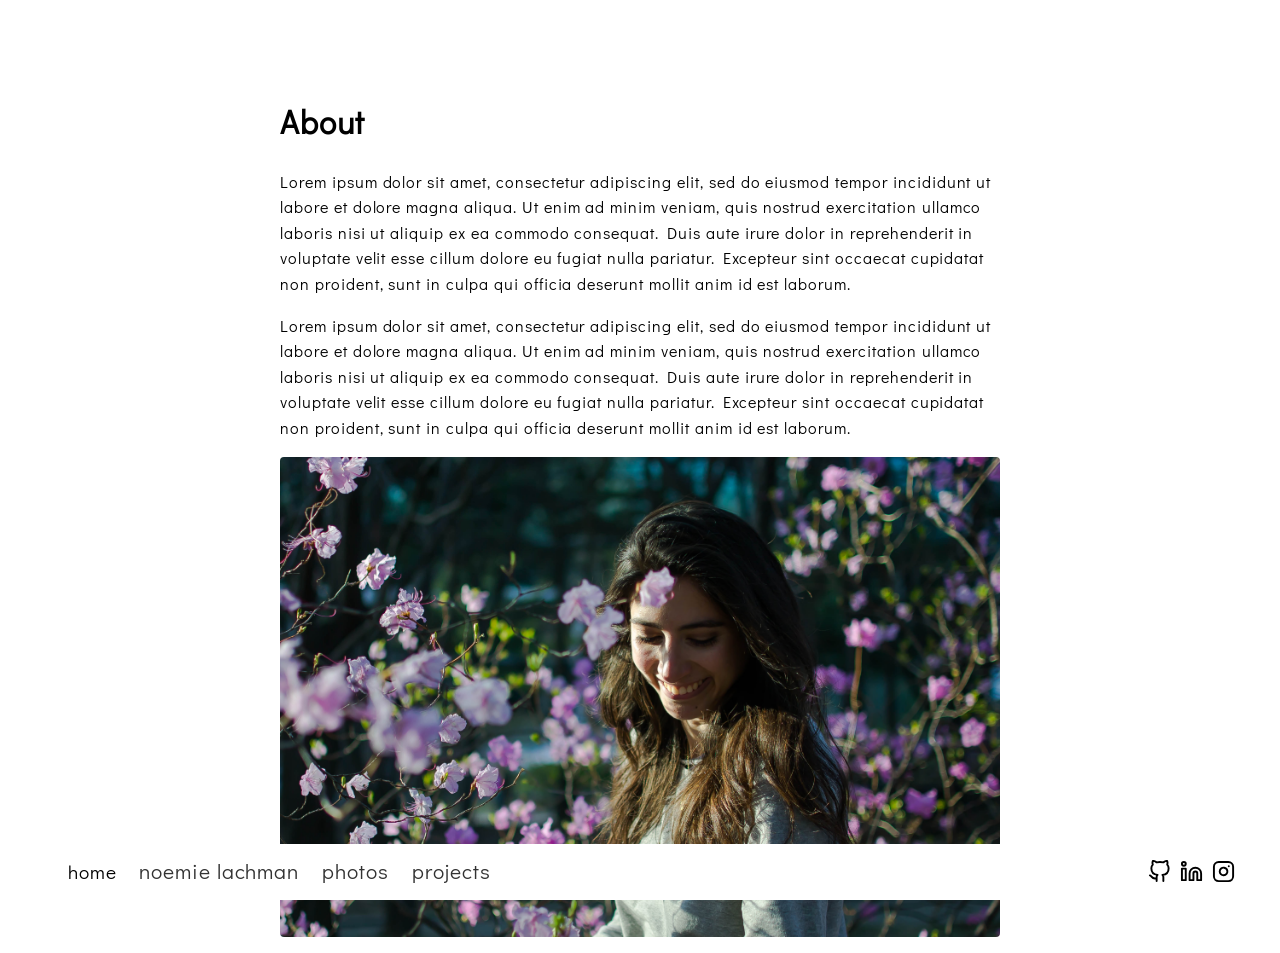
==== commit 770b1cd7: "added picture to about section" ====
--- a/about/index.html
+++ b/about/index.html
@@ -84,6 +84,7 @@
 		<div class="content">
 			<p>Lorem ipsum dolor sit amet, consectetur adipiscing elit, sed do eiusmod tempor incididunt ut labore et dolore magna aliqua. Ut enim ad minim veniam, quis nostrud exercitation ullamco laboris nisi ut aliquip ex ea commodo consequat. Duis aute irure dolor in reprehenderit in voluptate velit esse cillum dolore eu fugiat nulla pariatur. Excepteur sint occaecat cupidatat non proident, sunt in culpa qui officia deserunt mollit anim id est laborum.</p>
 <p>Lorem ipsum dolor sit amet, consectetur adipiscing elit, sed do eiusmod tempor incididunt ut labore et dolore magna aliqua. Ut enim ad minim veniam, quis nostrud exercitation ullamco laboris nisi ut aliquip ex ea commodo consequat. Duis aute irure dolor in reprehenderit in voluptate velit esse cillum dolore eu fugiat nulla pariatur. Excepteur sint occaecat cupidatat non proident, sunt in culpa qui officia deserunt mollit anim id est laborum.</p>
+<p><img src="/img/meme.jpg" alt="image alt text"></p>
 
 		</div>
 	</main>
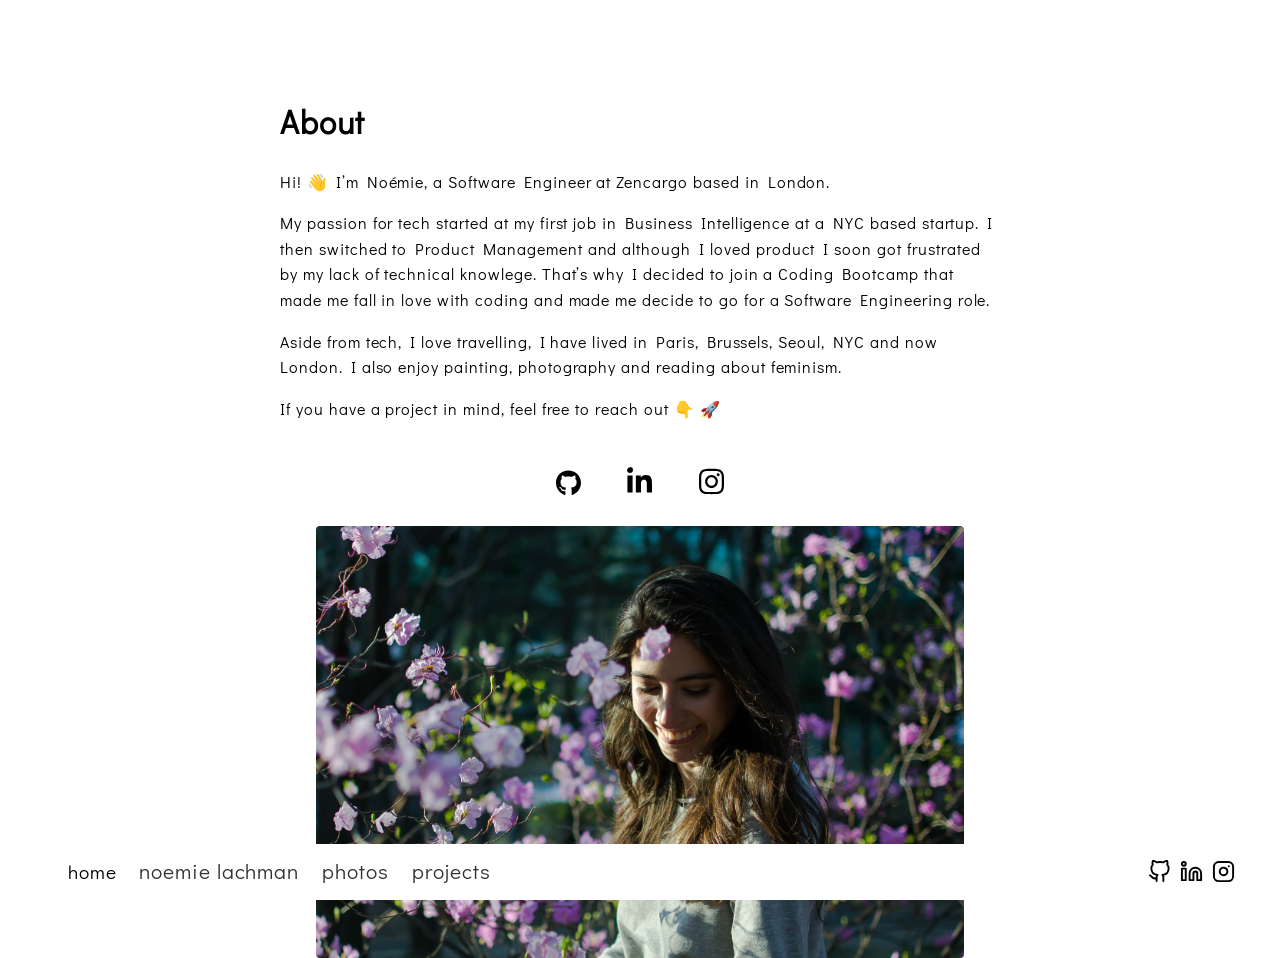
==== commit 7ac9d02a: "test title test commit message" ====
--- a/about/index.html
+++ b/about/index.html
@@ -6,13 +6,13 @@
 	<meta name="viewport" content="width=device-width, initial-scale=1.0">
 	<meta http-equiv="X-UA-Compatible" content="ie=edge">
 <meta itemprop="name" content="About">
-<meta itemprop="description" content="Lorem ipsum dolor sit amet, consectetur adipiscing elit, sed do eiusmod tempor incididunt ut labore et dolore magna aliqua. Ut enim ad minim veniam, quis nostrud exercitation ullamco laboris nisi ut aliquip ex ea commodo consequat. Duis aute irure dolor in reprehenderit in voluptate velit esse cillum dolore eu fugiat nulla pariatur. Excepteur sint occaecat cupidatat non proident, sunt in culpa qui officia deserunt mollit anim id est laborum.
-Lorem ipsum dolor sit amet, consectetur adipiscing elit, sed do eiusmod tempor incididunt ut labore et dolore magna aliqua."><meta itemprop="datePublished" content="2021-03-12T20:31:40&#43;00:00" />
+<meta itemprop="description" content="Hi! 👋 I&rsquo;m Noémie, a Software Engineer at Zencargo based in London.
+My passion for tech started at my first job in Business Intelligence at a NYC based startup. I then switched to Product Management and although I loved product I soon got frustrated by my lack of technical knowlege. That&rsquo;s why I decided to join a Coding Bootcamp that made me fall in love with coding and made me decide to go for a Software Engineering role."><meta itemprop="datePublished" content="2021-03-12T20:31:40&#43;00:00" />
 <meta itemprop="dateModified" content="2021-03-12T20:31:40&#43;00:00" />
-<meta itemprop="wordCount" content="138">
+<meta itemprop="wordCount" content="118">
 <meta itemprop="keywords" content="" /><meta property="og:title" content="About" />
-<meta property="og:description" content="Lorem ipsum dolor sit amet, consectetur adipiscing elit, sed do eiusmod tempor incididunt ut labore et dolore magna aliqua. Ut enim ad minim veniam, quis nostrud exercitation ullamco laboris nisi ut aliquip ex ea commodo consequat. Duis aute irure dolor in reprehenderit in voluptate velit esse cillum dolore eu fugiat nulla pariatur. Excepteur sint occaecat cupidatat non proident, sunt in culpa qui officia deserunt mollit anim id est laborum.
-Lorem ipsum dolor sit amet, consectetur adipiscing elit, sed do eiusmod tempor incididunt ut labore et dolore magna aliqua." />
+<meta property="og:description" content="Hi! 👋 I&rsquo;m Noémie, a Software Engineer at Zencargo based in London.
+My passion for tech started at my first job in Business Intelligence at a NYC based startup. I then switched to Product Management and although I loved product I soon got frustrated by my lack of technical knowlege. That&rsquo;s why I decided to join a Coding Bootcamp that made me fall in love with coding and made me decide to go for a Software Engineering role." />
 <meta property="og:type" content="article" />
 <meta property="og:url" content="/about/" /><meta property="article:section" content="" />
 <meta property="article:published_time" content="2021-03-12T20:31:40&#43;00:00" />
@@ -20,8 +20,8 @@
 
 <meta name="twitter:card" content="summary"/>
 <meta name="twitter:title" content="About"/>
-<meta name="twitter:description" content="Lorem ipsum dolor sit amet, consectetur adipiscing elit, sed do eiusmod tempor incididunt ut labore et dolore magna aliqua. Ut enim ad minim veniam, quis nostrud exercitation ullamco laboris nisi ut aliquip ex ea commodo consequat. Duis aute irure dolor in reprehenderit in voluptate velit esse cillum dolore eu fugiat nulla pariatur. Excepteur sint occaecat cupidatat non proident, sunt in culpa qui officia deserunt mollit anim id est laborum.
-Lorem ipsum dolor sit amet, consectetur adipiscing elit, sed do eiusmod tempor incididunt ut labore et dolore magna aliqua."/>
+<meta name="twitter:description" content="Hi! 👋 I&rsquo;m Noémie, a Software Engineer at Zencargo based in London.
+My passion for tech started at my first job in Business Intelligence at a NYC based startup. I then switched to Product Management and although I loved product I soon got frustrated by my lack of technical knowlege. That&rsquo;s why I decided to join a Coding Bootcamp that made me fall in love with coding and made me decide to go for a Software Engineering role."/>
 
 	<link rel="apple-touch-icon" sizes="180x180" href="/apple-touch-icon.png">
 	<link rel="icon" type="image/png" sizes="32x32" href="/favicon-32x32.png">
@@ -82,9 +82,37 @@
 	<main class="site-main section-inner thin animated fadeIn faster">
 		<h1>About</h1>
 		<div class="content">
-			<p>Lorem ipsum dolor sit amet, consectetur adipiscing elit, sed do eiusmod tempor incididunt ut labore et dolore magna aliqua. Ut enim ad minim veniam, quis nostrud exercitation ullamco laboris nisi ut aliquip ex ea commodo consequat. Duis aute irure dolor in reprehenderit in voluptate velit esse cillum dolore eu fugiat nulla pariatur. Excepteur sint occaecat cupidatat non proident, sunt in culpa qui officia deserunt mollit anim id est laborum.</p>
-<p>Lorem ipsum dolor sit amet, consectetur adipiscing elit, sed do eiusmod tempor incididunt ut labore et dolore magna aliqua. Ut enim ad minim veniam, quis nostrud exercitation ullamco laboris nisi ut aliquip ex ea commodo consequat. Duis aute irure dolor in reprehenderit in voluptate velit esse cillum dolore eu fugiat nulla pariatur. Excepteur sint occaecat cupidatat non proident, sunt in culpa qui officia deserunt mollit anim id est laborum.</p>
-<p><img src="/img/meme.jpg" alt="image alt text"></p>
+			<p>Hi! 👋 I&rsquo;m Noémie, a Software Engineer at Zencargo based in London.</p>
+<p>My passion for tech started at my first job in Business Intelligence at a NYC based startup. I then switched to Product Management and although I loved product I soon got frustrated by my lack of technical knowlege. That&rsquo;s why I decided to join a Coding Bootcamp that made me fall in love with coding and made me decide to go for a Software Engineering role.</p>
+<p>Aside from tech, I love travelling, I have lived in Paris, Brussels, Seoul, NYC and now London. I also enjoy painting, photography and reading about feminism.</p>
+<p>If you have a project in mind, feel free to reach out 👇 🚀</p>
+
+
+  <div id="table"> 
+    <br>
+    <table style="width:30%; color:white; margin:auto;">
+        <tr>
+            <th>
+                <a href="https://github.com/noemielach" target=”_blank”>
+                    <img src="/icons/github.svg" alt="Github" width="25 height="30">
+                </a>
+            </th>
+            <th>
+                <a href="https://www.linkedin.com/in/noemie-lachman-31035b119/" target=”_blank”>
+                    <img src="/icons/linkedin.svg" alt="Linkedin" width="25 height="30">
+                </a>
+            </th>
+            <th>
+                <a href="https://www.instagram.com/noemielach/?hl=fr" target=”_blank”>
+                    <img src="/icons/instagram.svg" alt="Instagram" width="25 height="30">
+                </a>
+            </th>
+        </tr>
+    </table>
+    <br>
+    <img src="/img/meme.jpg" alt="Noemie Lachman" width="90%">
+  </div>
+
 
 		</div>
 	</main>
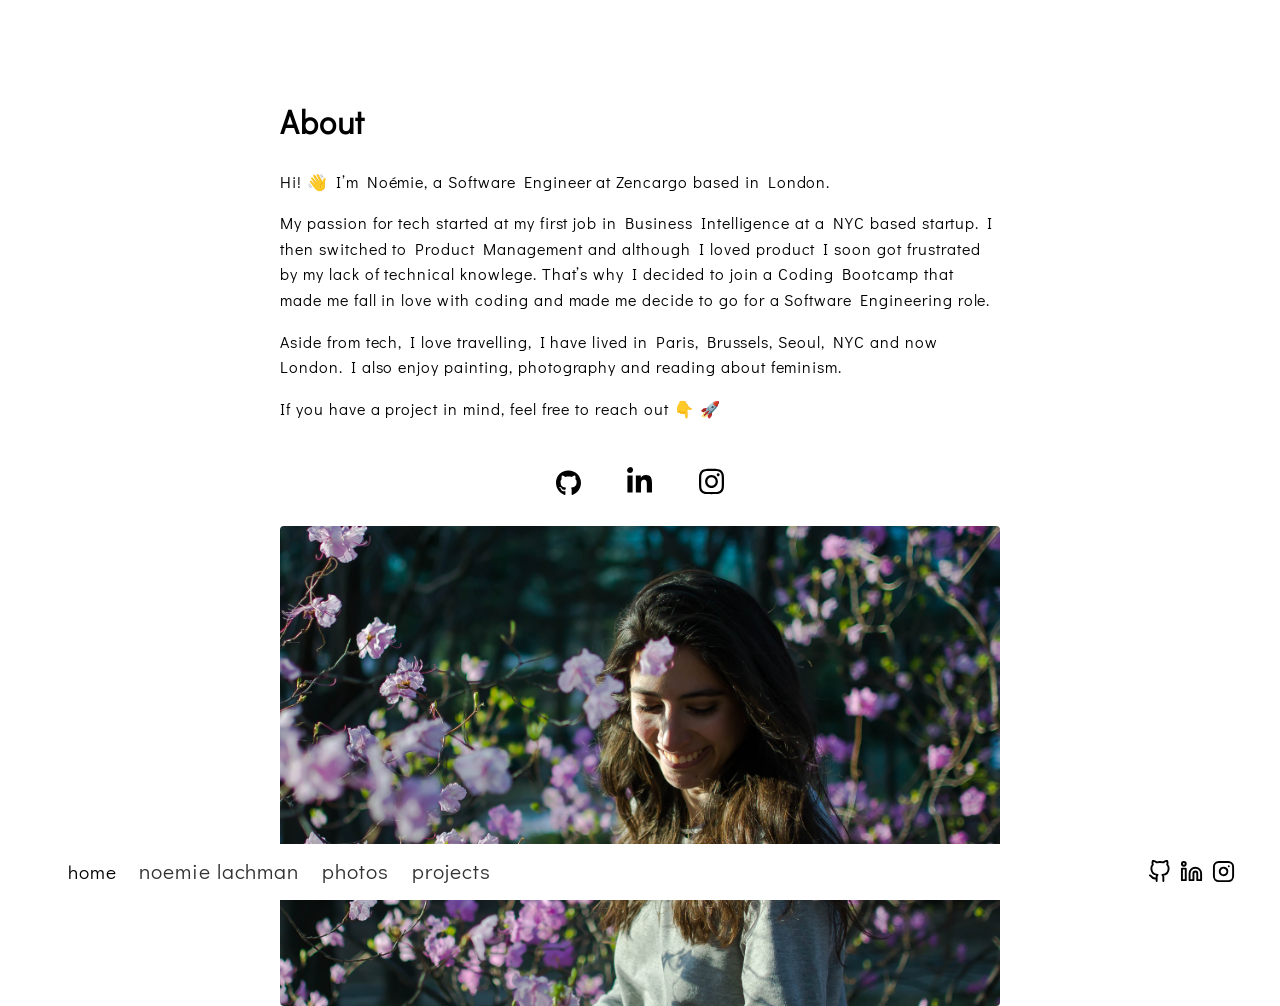
==== commit 7f5e8ae5: "changed favicon" ====
--- a/about/index.html
+++ b/about/index.html
@@ -94,23 +94,23 @@
         <tr>
             <th>
                 <a href="https://github.com/noemielach" target=”_blank”>
-                    <img src="/icons/github.svg" alt="Github" width="25 height="30">
+                    <img src="/icons/github.svg" alt="Github" width="25" height="30">
                 </a>
             </th>
             <th>
                 <a href="https://www.linkedin.com/in/noemie-lachman-31035b119/" target=”_blank”>
-                    <img src="/icons/linkedin.svg" alt="Linkedin" width="25 height="30">
+                    <img src="/icons/linkedin.svg" alt="Linkedin" width="25" height="30">
                 </a>
             </th>
             <th>
                 <a href="https://www.instagram.com/noemielach/?hl=fr" target=”_blank”>
-                    <img src="/icons/instagram.svg" alt="Instagram" width="25 height="30">
+                    <img src="/icons/instagram.svg" alt="Instagram" width="25" height="30">
                 </a>
             </th>
         </tr>
     </table>
     <br>
-    <img src="/img/meme.jpg" alt="Noemie Lachman" width="90%">
+    <img src="/img/meme.jpg" alt="Noemie Lachman" width="100%">
   </div>
 
 
